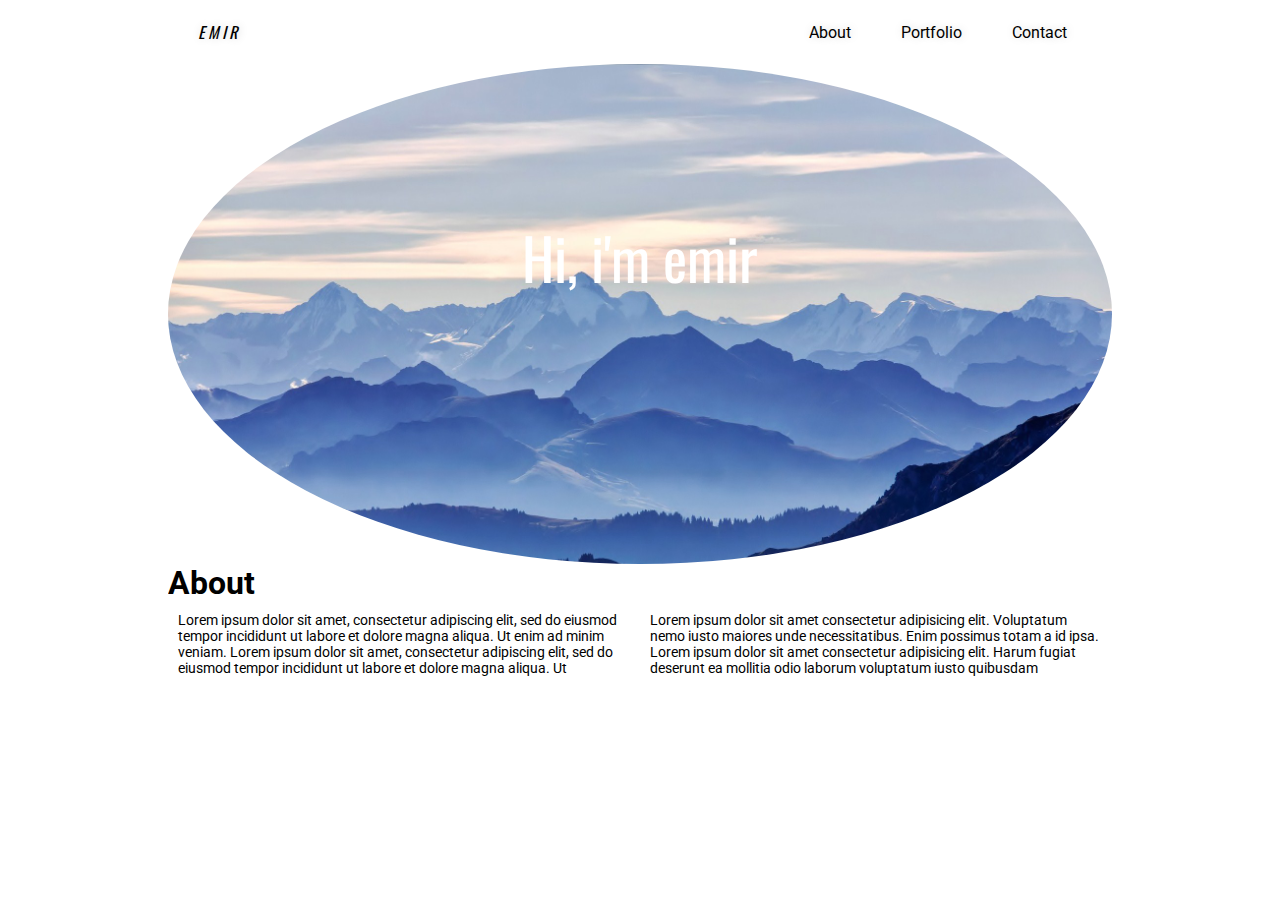
==== portfolio/index.html @ 280475f1 "New improved responsive navbar" ====
<!DOCTYPE html>
<html lang="en">
  <head>
    <meta charset="UTF-8" />
    <meta http-equiv="X-UA-Compatible" content="IE=edge" />
    <meta name="viewport" content="width=device-width, initial-scale=1.0" />
    <link rel="preconnect" href="https://fonts.gstatic.com">
    <link rel="preconnect" href="https://fonts.gstatic.com">
    <link href="https://fonts.googleapis.com/css2?family=Roboto:wght@100;300&display=swap" rel="stylesheet">
    <link rel="preconnect" href="https://fonts.gstatic.com">
    <link href="https://fonts.googleapis.com/css2?family=Oswald:wght@700&display=swap" rel="stylesheet">
    <link rel="preconnect" href="https://fonts.gstatic.com">
    <link href="https://fonts.googleapis.com/css2?family=Open+Sans+Condensed:wght@700&display=swap" rel="stylesheet">
    <link rel="stylesheet" href="css/style.css" />
    <script
    src="https://code.jquery.com/jquery-3.4.1.slim.min.js"
    integrity="sha256-pasqAKBDmFT4eHoN2ndd6lN370kFiGUFyTiUHWhU7k8="
    crossorigin="anonymous"></script>
    <title>Portfolio Emir</title>
  </head>
  <body>

    <!--navbar-->
    
    <div class="container">
      <nav>
      <ul class="menu">
          <li class="logo"><a href="index.html">EMIR</a></li>
          <li class="item"><a href="index.html">About</a></li>
          <li class="item"><a href="portfolio.html">Portfolio</a></li>
          <li class="item"><a href="contact.html">Contact</a></li>
          </li>
          <li class="toggle"><span class="bars"></span></li>
      </ul>
    </nav>
  </div>

    <!--header-->
    <div class="container">
      <div class="header-image">
        <div class="text-img">Hi, i'm emir</div>
      </div>
    </div> 

    <div class="container">
        <h1 class="about-h1">About</h1>
        <div class="row">
          <div class="column">
            <div class="column-one"> 
        <p>
          Lorem ipsum dolor sit amet, consectetur adipiscing elit, sed do
          eiusmod tempor incididunt ut labore et dolore magna aliqua. Ut enim ad
          minim veniam. Lorem ipsum dolor sit amet, consectetur adipiscing elit,
          sed do eiusmod tempor incididunt ut labore et dolore magna aliqua. Ut
          
        </p>
        </div>
      </div>
          <div class="column">
            <div class="column-two">
        <p>
          Lorem ipsum dolor sit amet consectetur adipisicing elit. Voluptatum
          nemo iusto maiores unde necessitatibus. Enim possimus totam a id ipsa.
          Lorem ipsum dolor sit amet consectetur adipisicing elit. Harum fugiat
          deserunt ea mollitia odio laborum voluptatum iusto quibusdam
        </p>
      </div>
      </div>
    </div>
</div>

  <!--Footer-->



    <script src="js/main.js"></script>
  </body>
</html>
---- portfolio/css/style.css ----
* {
  box-sizing: border-box;
  padding: 0;
  margin: 0;
}

/*html {
  background: url(img/parijs.gif) no-repeat center center fixed;
  -webkit-background-size: cover;
  -moz-background-size: cover;
  -o-background-size: cover;
  background-size: cover;
}*/

body {
  font-family: "Roboto", sans-serif;
}

ul {
  list-style-type: none;
}

a {
  text-decoration: none;
}

img {
  width: 100%;
}

.container {
  width: 80%;
  max-width: 1300px;
  margin: 0 auto;
  overflow: auto;
  padding: 0 40px;
}

/* new navbar */
nav {
  background: rgb(255, 255, 255);
  padding: 5px 20px;
}
nav {
  color: black;
  text-decoration: none;
}
.menu {
  overflow: hidden;
}
.menu li {
  font-size: 16px;
  padding: 15px 5px;
  white-space: nowrap;
}

.item a {
  position: relative;
  text-decoration: none;
  color: black;
  padding: 10px;
  margin: 0 5px;
  top: 0;
  transition: top ease-in-out 0.1s;
  text-shadow: rgb(214, 214, 214) 1px 0 10px;
}

.item a:after {
  content: "";
  position: absolute;
  background-color: rgba(0, 0, 0);
  height: 3px;
  width: 0;
  left: 0;
  bottom: -10px;
  transition: 0.2s;
}
.item a:hover {
  color: rgb(87, 87, 87);
  transition: 0.3 ease-in;
  top: -2px;
}
.item a:hover::after {
  width: 100%;
}

.logo {
  font-family: "Oswald", sans-serif;
  font-style: italic;
  letter-spacing: 3px;
  text-shadow: rgb(214, 214, 214) 1px 0 10px;
}

.logo a {
  text-decoration: none;
  position: relative;
  overflow: hidden;
  top: 0;
  transition: top ease-in-out 0.1s;
  color: black;
}

.logo a:hover {
  top: -1px;
}

.toggle a {
  font-size: 20px;
}

/* Mobile menu */
.menu {
  display: flex;
  flex-wrap: wrap;
  justify-content: space-between;
  align-items: center;
}
.toggle {
  order: 1;
}

.item {
  width: 100%;
  text-align: center;
  order: 3;
  display: none;
}
.item.active {
  display: block;
}

/* Navbar Toggle */
.toggle {
  cursor: pointer;
}
.bars {
  background: rgb(0, 0, 0);
  display: inline-block;
  height: 2px;
  position: relative;
  transition: background 0.2s ease-out;
  width: 18px;
}
.bars:before,
.bars:after {
  background: rgb(0, 0, 0);
  content: "";
  display: block;
  height: 100%;
  position: absolute;
  transition: all 0.2s ease-out;
  width: 100%;
}
.bars:before {
  top: 5px;
}
.bars:after {
  top: -5px;
}

/* Tablet menu */
@media all and (min-width: 468px) {
  .menu {
    justify-content: center;
  }
  .logo {
    flex: 1;
  }
  .toggle {
    order: 2;
  }
}

/* Desktop menu */
@media all and (min-width: 768px) {
  .item {
    display: block;
    width: auto;
  }
  .toggle {
    display: none;
  }
  .logo {
    order: 0;
  }
  .item {
    order: 1;
  }
  .menu li {
    padding: 15px 10px;
  }
}

/* header */

.header-image {
  position: relative;
  background: url(mountain.jpg);
  background-size: cover;
  overflow: hidden;
  border-radius: 50%;
  width: 100%;
  height: 500px;
}

.header-image .text-img {
  font-family: "Oswald", sans-serif;
  position: absolute;
  color: white;
  z-index: 999;
  margin: 0 auto;
  left: 0;
  right: 0;
  text-align: center;
  top: 30%;
  width: 60%;
  font-size: 4.5vw;
}

/*contact form */

.contact-box {
  margin: 0 auto;
  max-width: 500px;
  justify-content: center;
  align-items: center;
  text-align: center;
  background-color: #fff;
}

.contact-box-container {
  margin: 0 auto;
}

.contact-h2 {
  position: relative;
  padding: 0 0 10px;
  margin-bottom: 10px;
}

.contact-h2:after {
  content: "";
  position: absolute;
  left: 50%;
  bottom: 0;
  transform: translateX(-50%);
  height: 4px;
  width: 50px;
  border-radius: 2px;
  background-color: #6f6f6f;
}

.field {
  width: 100%;
  border: 2px solid rgba(0, 0, 0, 0);
  outline: none;
  background-color: rgba(230, 230, 230, 0.6);
  padding: 0.5rem 1rem;
  font-size: 1.1rem;
  margin-bottom: 22px;
  transition: 0.3s;
}

.field:hover {
  background-color: rgba(0, 0, 0, 0.1);
}

textarea {
  min-height: 150px;
}

.btn-contact {
  width: 100%;
  padding: 0.5rem 1rem;
  background-color: #090909;
  color: #fff;
  font-size: 1.1rem;
  border: none;
  outline: none;
  cursor: pointer;
  transition: 0.3s;
}

.btn-contact:hover {
  background-color: #6f6f6f;
}

.field:focus {
  border: 2px solid rgba(30, 85, 250, 0.47);
  background-color: #fff;
  cursor: pointer;
}

/*footer*/

.footer {
  font-size: 10px;
  position: fixed;
  left: 0;
  bottom: 0;
  width: 100%;
  color: black;
  text-align: center;
}

.hidden {
  display: none;
}

/* utils */

.flex {
  display: flex;
  justify-content: space-between;
  align-items: center;
  height: 100%;
}

.row {
  display: flex;
  flex-direction: row;
  flex-wrap: wrap;
  width: 100%;
}

.column {
  display: flex;
  flex-direction: column;
  flex-basis: 100%;
  flex: 1;
  font-size: 14px;
}

.column-one {
  margin: 10px;
}

.column-two {
  margin: 10px;
}

@media (max-width: 768px) {
  .row {
    display: block;
  }
  .about-h1 {
    text-align: center;
  }
}
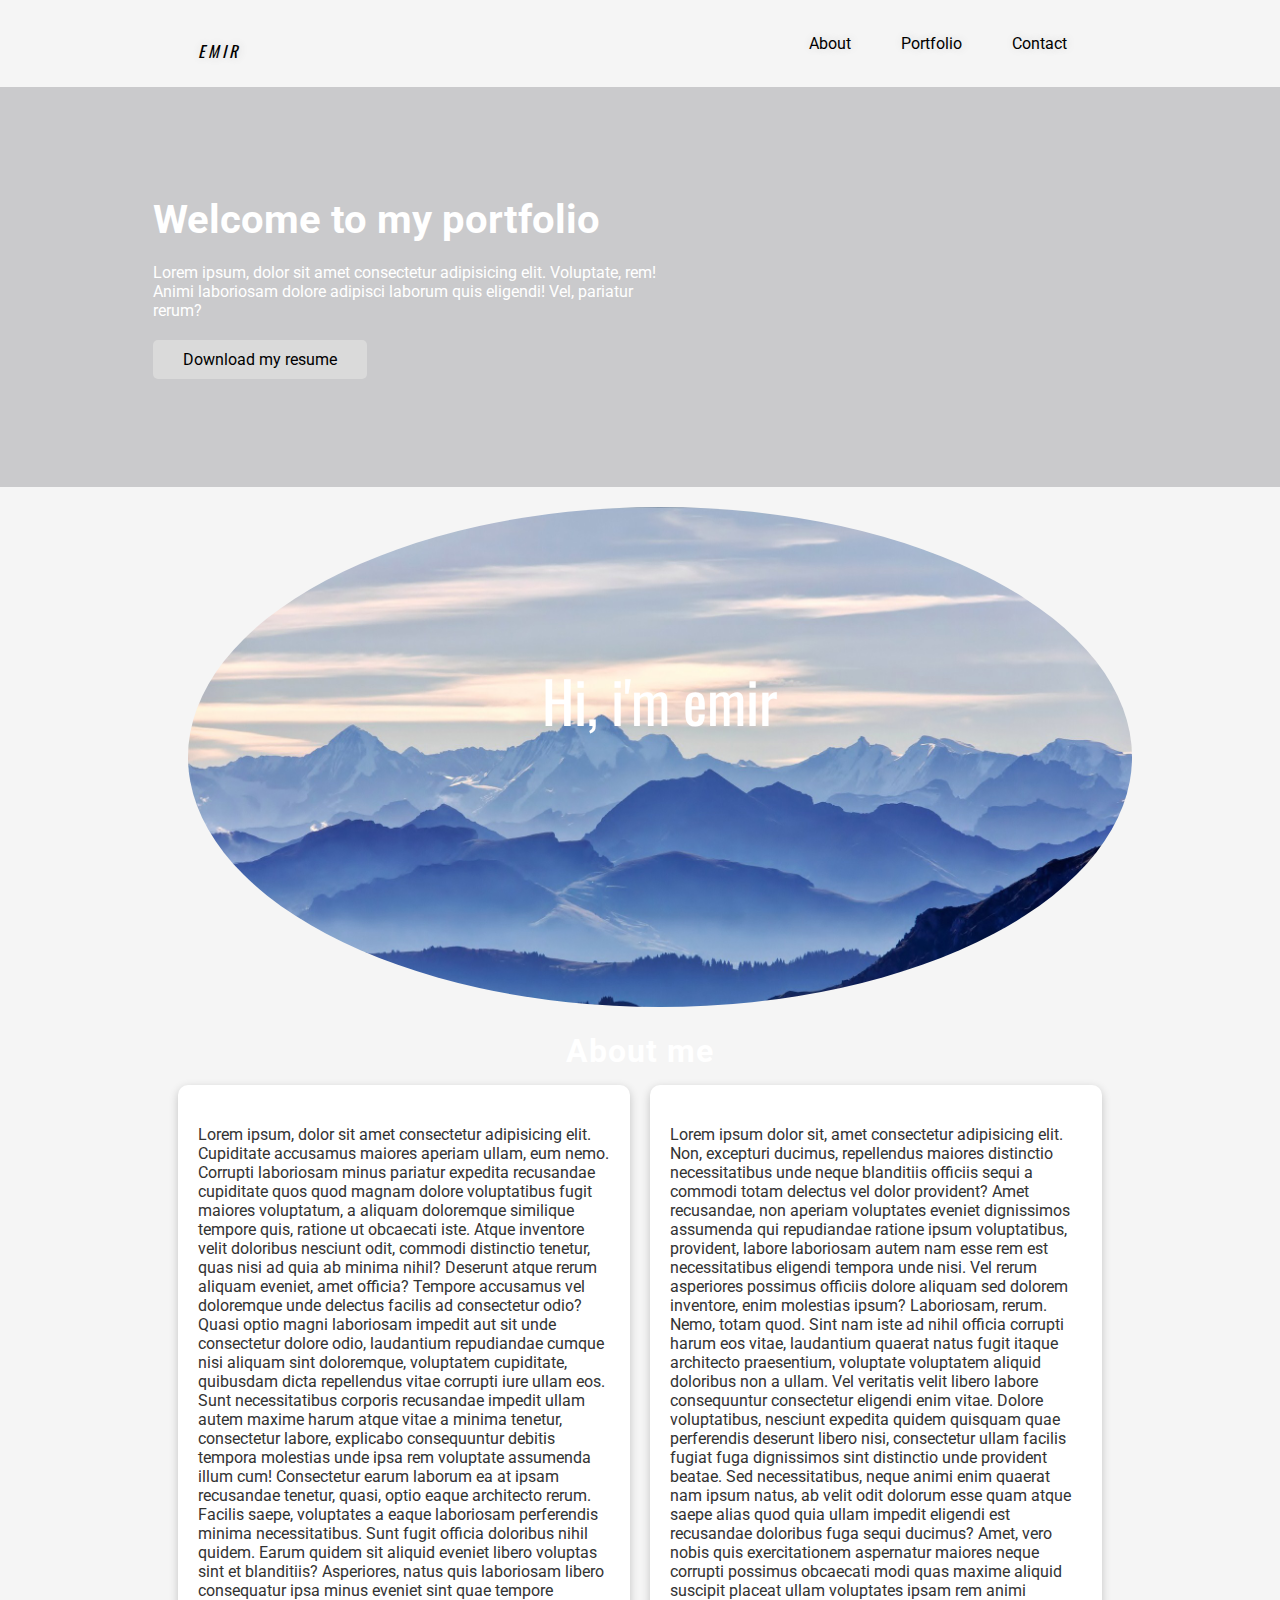
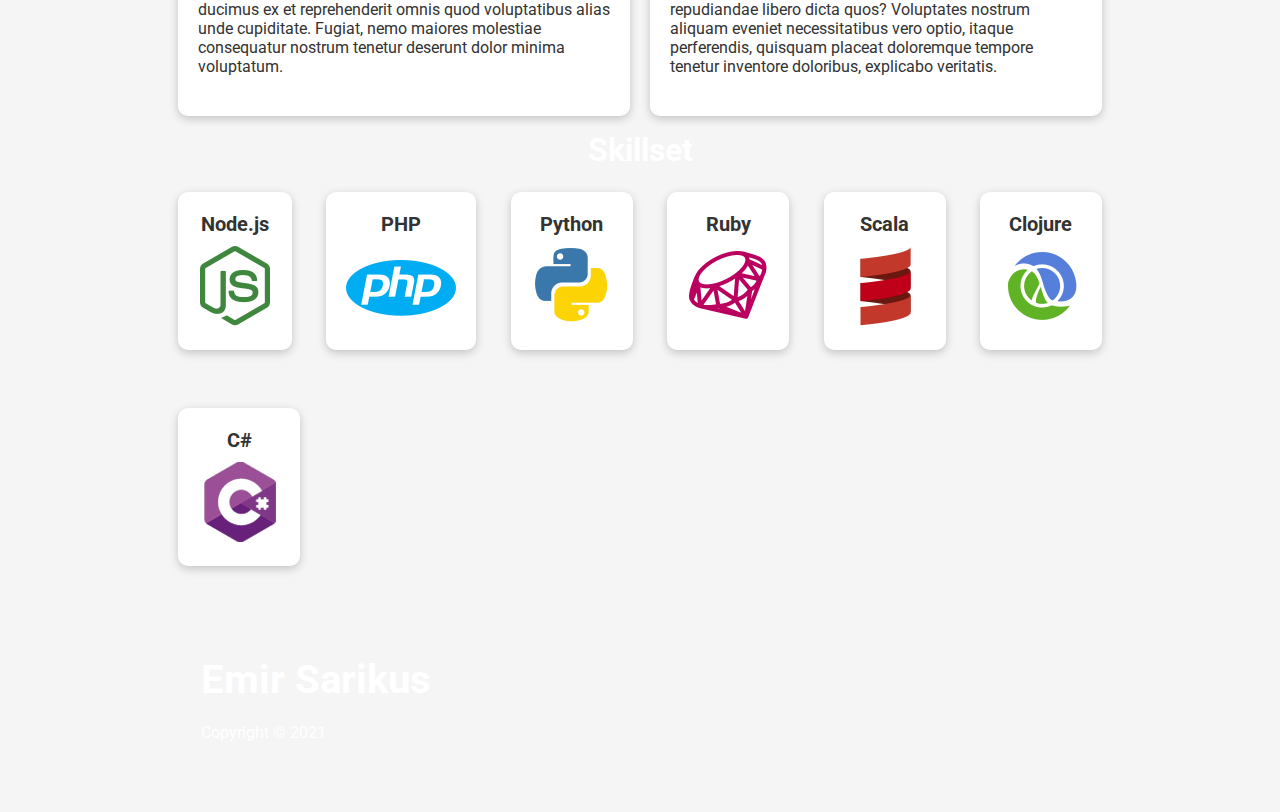
==== commit b2cd6e57: "Added few sections" ====
--- a/portfolio/index.html
+++ b/portfolio/index.html
@@ -12,6 +12,12 @@
     <link rel="preconnect" href="https://fonts.gstatic.com">
     <link href="https://fonts.googleapis.com/css2?family=Open+Sans+Condensed:wght@700&display=swap" rel="stylesheet">
     <link rel="stylesheet" href="css/style.css" />
+    <link
+      rel="stylesheet"
+      href="https://cdnjs.cloudflare.com/ajax/libs/font-awesome/5.15.3/css/all.min.css"
+      integrity="sha512-iBBXm8fW90+nuLcSKlbmrPcLa0OT92xO1BIsZ+ywDWZCvqsWgccV3gFoRBv0z+8dLJgyAHIhR35VZc2oM/gI1w=="
+      crossorigin="anonymous"
+    />
     <script
     src="https://code.jquery.com/jquery-3.4.1.slim.min.js"
     integrity="sha256-pasqAKBDmFT4eHoN2ndd6lN370kFiGUFyTiUHWhU7k8="
@@ -35,6 +41,19 @@
     </nav>
   </div>
 
+  <section class="showcase">
+    <div class="container grid">
+      <div class="showcase-text">
+        <h1>Welcome to my portfolio</h1>
+        <p>
+          Lorem ipsum, dolor sit amet consectetur adipisicing elit. Voluptate,
+          rem! Animi laboriosam dolore adipisci laborum quis eligendi! Vel,
+          pariatur rerum?
+        </p>
+        <a href="#" class="btn">Download my resume</a>
+      </div>
+      </div>
+
     <!--header-->
     <div class="container">
       <div class="header-image">
@@ -42,34 +61,80 @@
       </div>
     </div> 
 
+    <!-- About -->
     <div class="container">
-        <h1 class="about-h1">About</h1>
+        <div class="about-h1 text-center ls">About me</div>
         <div class="row">
           <div class="column">
-            <div class="column-one"> 
+            <div class="column-one card"> 
         <p>
-          Lorem ipsum dolor sit amet, consectetur adipiscing elit, sed do
-          eiusmod tempor incididunt ut labore et dolore magna aliqua. Ut enim ad
-          minim veniam. Lorem ipsum dolor sit amet, consectetur adipiscing elit,
-          sed do eiusmod tempor incididunt ut labore et dolore magna aliqua. Ut
-          
+          Lorem ipsum, dolor sit amet consectetur adipisicing elit. Cupiditate accusamus maiores aperiam ullam, eum nemo. Corrupti laboriosam minus pariatur expedita recusandae cupiditate quos quod magnam dolore voluptatibus fugit maiores voluptatum, a aliquam doloremque similique tempore quis, ratione ut obcaecati iste. Atque inventore velit doloribus nesciunt odit, commodi distinctio tenetur, quas nisi ad quia ab minima nihil? Deserunt atque rerum aliquam eveniet, amet officia? Tempore accusamus vel doloremque unde delectus facilis ad consectetur odio? Quasi optio magni laboriosam impedit aut sit unde consectetur dolore odio, laudantium repudiandae cumque nisi aliquam sint doloremque, voluptatem cupiditate, quibusdam dicta repellendus vitae corrupti iure ullam eos. Sunt necessitatibus corporis recusandae impedit ullam autem maxime harum atque vitae a minima tenetur, consectetur labore, explicabo consequuntur debitis tempora molestias unde ipsa rem voluptate assumenda illum cum! Consectetur earum laborum ea at ipsam recusandae tenetur, quasi, optio eaque architecto rerum. Facilis saepe, voluptates a eaque laboriosam perferendis minima necessitatibus. Sunt fugit officia doloribus nihil quidem. Earum quidem sit aliquid eveniet libero voluptas sint et blanditiis? Asperiores, natus quis laboriosam libero consequatur ipsa minus eveniet sint quae tempore ducimus ex et reprehenderit omnis quod voluptatibus alias unde cupiditate. Fugiat, nemo maiores molestiae consequatur nostrum tenetur deserunt dolor minima voluptatum.
         </p>
         </div>
       </div>
           <div class="column">
-            <div class="column-two">
+            <div class="column-two card">
         <p>
-          Lorem ipsum dolor sit amet consectetur adipisicing elit. Voluptatum
-          nemo iusto maiores unde necessitatibus. Enim possimus totam a id ipsa.
-          Lorem ipsum dolor sit amet consectetur adipisicing elit. Harum fugiat
-          deserunt ea mollitia odio laborum voluptatum iusto quibusdam
+          Lorem ipsum dolor sit, amet consectetur adipisicing elit. Non, excepturi ducimus, repellendus maiores distinctio necessitatibus unde neque blanditiis officiis sequi a commodi totam delectus vel dolor provident? Amet recusandae, non aperiam voluptates eveniet dignissimos assumenda qui repudiandae ratione ipsum voluptatibus, provident, labore laboriosam autem nam esse rem est necessitatibus eligendi tempora unde nisi. Vel rerum asperiores possimus officiis dolore aliquam sed dolorem inventore, enim molestias ipsum? Laboriosam, rerum. Nemo, totam quod. Sint nam iste ad nihil officia corrupti harum eos vitae, laudantium quaerat natus fugit itaque architecto praesentium, voluptate voluptatem aliquid doloribus non a ullam. Vel veritatis velit libero labore consequuntur consectetur eligendi enim vitae. Dolore voluptatibus, nesciunt expedita quidem quisquam quae perferendis deserunt libero nisi, consectetur ullam facilis fugiat fuga dignissimos sint distinctio unde provident beatae. Sed necessitatibus, neque animi enim quaerat nam ipsum natus, ab velit odit dolorum esse quam atque saepe alias quod quia ullam impedit eligendi est recusandae doloribus fuga sequi ducimus? Amet, vero nobis quis exercitationem aspernatur maiores neque corrupti possimus obcaecati modi quas maxime aliquid suscipit placeat ullam voluptates ipsam rem animi repudiandae libero dicta quos? Voluptates nostrum aliquam eveniet necessitatibus vero optio, itaque perferendis, quisquam placeat doloremque tempore tenetur inventore doloribus, explicabo veritatis.
         </p>
       </div>
       </div>
     </div>
 </div>
 
+<!--Skillet-->
+<section class="skillset">
+  <h2 class="text-center big l">Skillset</h2>
+  <div class="container flex">
+    <div class="card">
+      <h4>Node.js</h4>
+      <img src="img/logos/node.png" alt="" />
+    </div>
+    <div class="card">
+      <h4>PHP</h4>
+      <img src="img/logos/php.png" alt="" />
+    </div>
+    <div class="card">
+      <h4>Python</h4>
+      <img src="img/logos/python.png" alt="" />
+    </div>
+    <div class="card">
+      <h4>Ruby</h4>
+      <img src="img/logos/ruby.png" alt="" />
+    </div>
+    <div class="card">
+      <h4>Scala</h4>
+      <img src="img/logos/scala.png" alt="" />
+    </div>
+    <div class="card">
+      <h4>Clojure</h4>
+      <img src="img/logos/clojure.png" alt="" />
+    </div>
+    <div class="card">
+      <h4>C#</h4>
+      <img src="img/logos/csharp.png" alt="" />
+    </div>
+  </div>
+</section>
+
+
+
+
   <!--Footer-->
+  <footer class="footer">
+    <div class="container grid">
+      <div>
+        <h1>Emir Sarikus</h1>
+        <p>Copyright &copy; 2021</p>
+      </div>
+      <div class="social">
+        <a href="#"><i class="fab fa-github fa-2x"></i></a>
+        <a href="#"><i class="fab fa-facebook fa-2x"></i></a>
+        <a href="#"><i class="fab fa-instagram fa-2x"></i></a>
+        <a href="#"><i class="fab fa-twitter fa-2x"></i></a>
+      </div>
+    </div>
+  </footer>
 
 
 
--- a/portfolio/css/style.css
+++ b/portfolio/css/style.css
@@ -2,6 +2,7 @@
   box-sizing: border-box;
   padding: 0;
   margin: 0;
+  font-size: 1rem;
 }
 
 /*html {
@@ -14,6 +15,7 @@
 
 body {
   font-family: "Roboto", sans-serif;
+  background-color: rgb(245, 245, 245);
 }
 
 ul {
@@ -38,13 +40,11 @@
 
 /* new navbar */
 nav {
-  background: rgb(255, 255, 255);
   padding: 5px 20px;
-}
-nav {
   color: black;
   text-decoration: none;
 }
+
 .menu {
   overflow: hidden;
 }
@@ -83,7 +83,9 @@
 .item a:hover::after {
   width: 100%;
 }
-
+.menu .logo {
+  font-size: 2rem;
+}
 .logo {
   font-family: "Oswald", sans-serif;
   font-style: italic;
@@ -201,6 +203,7 @@
   border-radius: 50%;
   width: 100%;
   height: 500px;
+  margin: 20px;
 }
 
 .header-image .text-img {
@@ -217,6 +220,27 @@
   font-size: 4.5vw;
 }
 
+.showcase {
+  height: 400px;
+  background-color: rgb(202, 202, 204);
+  color: white;
+  position: relative;
+}
+
+.showcase h1 {
+  font-size: 40px;
+}
+
+.showcase p {
+  margin: 20px 0;
+}
+
+.showcase .grid {
+  grid-template-columns: 55% 45%;
+  gap: 30px;
+  overflow: visible;
+}
+
 /*contact form */
 
 .contact-box {
@@ -294,13 +318,29 @@
 /*footer*/
 
 .footer {
-  font-size: 10px;
-  position: fixed;
-  left: 0;
-  bottom: 0;
-  width: 100%;
-  color: black;
+  margin: 0 10px;
+  grid-template-columns: repeat(3, 1fr);
+  padding: 50px;
+}
+
+/* skillset */
+.skillset .flex {
+  flex-wrap: wrap;
+}
+
+.skillset .card {
   text-align: center;
+  margin: 18px 10px 40px;
+  transition: transform 0.2s ease-in;
+}
+
+.skillset .card h4 {
+  font-size: 20px;
+  margin-bottom: 10px;
+}
+
+.skillset .card:hover {
+  transform: translateY(-15px);
 }
 
 .hidden {
@@ -312,6 +352,15 @@
 .flex {
   display: flex;
   justify-content: space-between;
+  align-items: center;
+  height: 100%;
+}
+
+.grid {
+  display: grid;
+  grid-template-columns: repeat(2, 1fr);
+  gap: 20px;
+  justify-content: center;
   align-items: center;
   height: 100%;
 }
@@ -331,12 +380,63 @@
   font-size: 14px;
 }
 
+.btn {
+  display: inline-block;
+  padding: 10px 30px;
+  cursor: pointer;
+  background-color: rgb(218, 218, 218);
+  color: rgb(0, 0, 0);
+  border: none;
+  border-radius: 5px;
+}
+
+.text-center {
+  padding: 5px;
+  text-align: center;
+}
+
 .column-one {
   margin: 10px;
+  color: rgb(104, 103, 103);
 }
 
 .column-two {
   margin: 10px;
+  color: rgb(104, 103, 103);
+}
+
+.about-h1 {
+  font-weight: bold;
+  font-size: 2rem;
+}
+
+.card {
+  background-color: white;
+  color: #333;
+  border-radius: 10px;
+  box-shadow: 0 3px 10px rgba(0, 0, 0, 0.2);
+  padding: 20px;
+  margin: 10px;
+}
+
+.contact-box-card {
+  background-color: white;
+  color: #333;
+  border-radius: 10px;
+  box-shadow: 0 3px 10px rgba(0, 0, 0, 0.2);
+  padding: 30px;
+}
+
+i {
+  color: rgb(0, 0, 0);
+}
+
+.big {
+  font-size: 2rem;
+}
+
+.ls {
+  letter-spacing: 1px;
 }
 
 @media (max-width: 768px) {
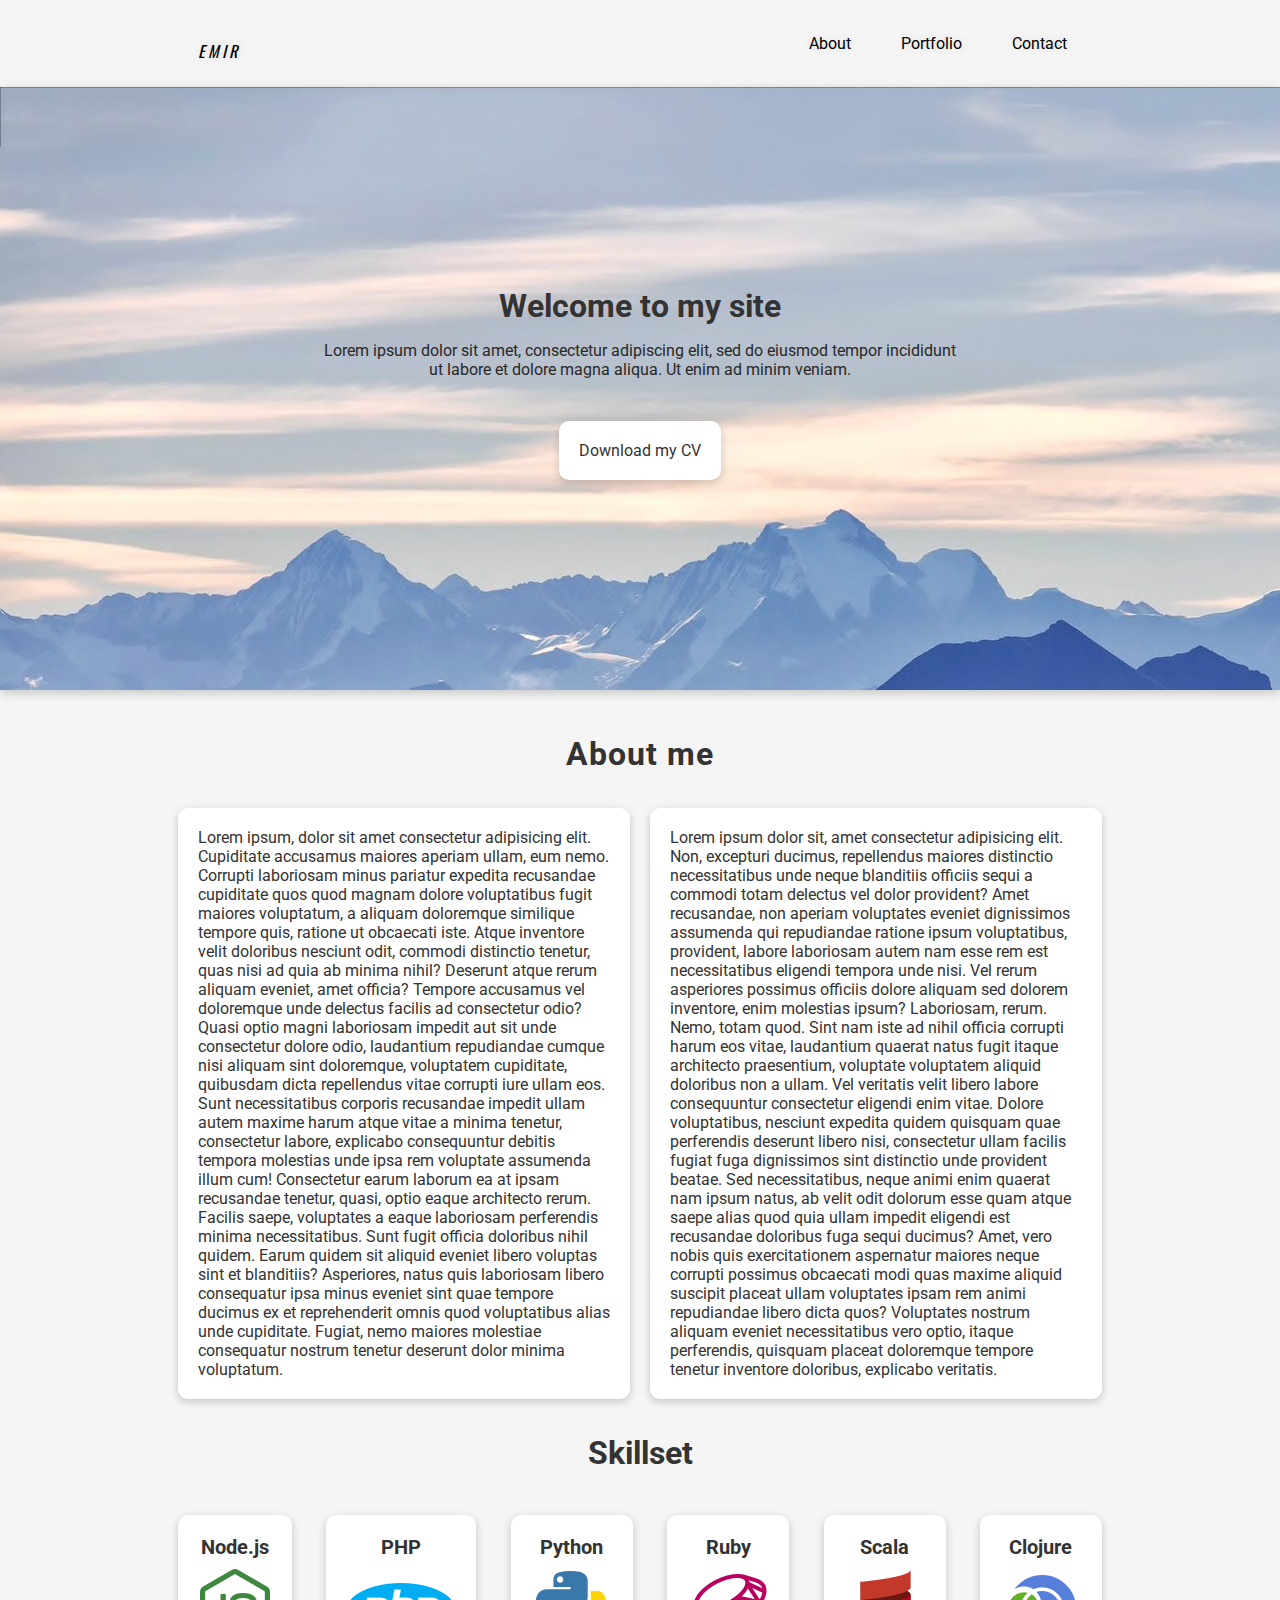
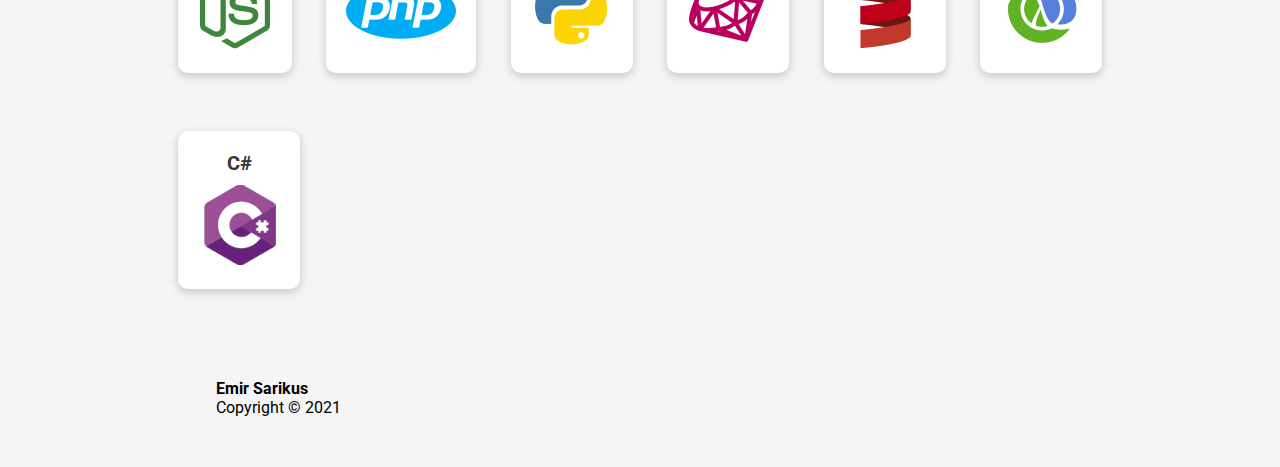
==== commit e31cfa4d: "New header and clean-up" ====
--- a/portfolio/index.html
+++ b/portfolio/index.html
@@ -41,27 +41,30 @@
     </nav>
   </div>
 
-  <section class="showcase">
-    <div class="container grid">
-      <div class="showcase-text">
-        <h1>Welcome to my portfolio</h1>
+  <section class="hero">
+    <div class="container row">
+      <div class="hero-text">
+        <h1 class="hero-h1">Welcome to my site</h1>
         <p>
-          Lorem ipsum, dolor sit amet consectetur adipisicing elit. Voluptate,
-          rem! Animi laboriosam dolore adipisci laborum quis eligendi! Vel,
-          pariatur rerum?
+          Lorem ipsum dolor sit amet, consectetur adipiscing elit, sed do
+          eiusmod tempor incididunt ut labore et dolore magna aliqua. Ut enim
+          ad minim veniam.
         </p>
-        <a href="#" class="btn">Download my resume</a>
-      </div>
+        <a href="#" class="btn-hero card">Download my CV</a>
       </div>
 
-    <!--header-->
+    </div>
+  </section>
+
+    <!--header
     <div class="container">
       <div class="header-image">
         <div class="text-img">Hi, i'm emir</div>
       </div>
-    </div> 
+    </div>-->
 
     <!-- About -->
+    <section class="about">
     <div class="container">
         <div class="about-h1 text-center ls">About me</div>
         <div class="row">
@@ -81,10 +84,11 @@
       </div>
     </div>
 </div>
+</section>
 
 <!--Skillet-->
 <section class="skillset">
-  <h2 class="text-center big l">Skillset</h2>
+  <h2 class="skillset-h2 text-center big">Skillset</h2>
   <div class="container flex">
     <div class="card">
       <h4>Node.js</h4>
@@ -123,8 +127,8 @@
   <!--Footer-->
   <footer class="footer">
     <div class="container grid">
-      <div>
-        <h1>Emir Sarikus</h1>
+      <div class="footer-info">
+        <p class="footer-p">Emir Sarikus</p>
         <p>Copyright &copy; 2021</p>
       </div>
       <div class="social">
--- a/portfolio/css/style.css
+++ b/portfolio/css/style.css
@@ -41,7 +41,7 @@
 /* new navbar */
 nav {
   padding: 5px 20px;
-  color: black;
+  color: #333;
   text-decoration: none;
 }
 
@@ -193,6 +193,88 @@
   }
 }
 
+/* hero */
+.hero {
+  padding: 200px 0;
+  background-color: #d6d6d6;
+  color: #fff;
+  box-shadow: 0 3px 10px rgba(0, 0, 0, 0.2);
+  background-image: url(mountain.jpg);
+}
+
+.hero-h1 {
+  margin-bottom: 1rem;
+  font-size: 2rem;
+  color: #333;
+}
+
+.hero-text {
+  margin: 0 auto;
+  text-align: center;
+}
+
+.btn-hero {
+  display: inline-block;
+  padding: 10px 30px;
+  cursor: pointer;
+  color: rgb(0, 0, 0);
+  border: none;
+  border-radius: 5px;
+  background-color: white;
+  transition: transform 0.2s ease-in;
+  box-shadow: 0 3px 10px rgba(0, 0, 0, 0.2);
+}
+
+.btn-hero:hover {
+  transform: translateY(-5px);
+  color: #000;
+  background-color: #f8f8f8;
+}
+
+.hero-img {
+  margin-top: 2em;
+}
+
+.hero p {
+  margin: 0 auto;
+  margin-bottom: 2rem;
+  max-width: 60%;
+  color: rgb(41, 41, 41);
+}
+
+@media (min-wdith: 800px) {
+  .hero-text {
+    width: 62%;
+  }
+
+  .hero-img {
+    width: 32%;
+  }
+}
+
+/* About */
+
+.about {
+  margin-top: 40px;
+}
+
+.column-one {
+  margin: 10px;
+  color: rgb(104, 103, 103);
+}
+
+.column-two {
+  margin: 10px;
+  color: rgb(104, 103, 103);
+}
+
+.about-h1 {
+  margin-bottom: 20px;
+  font-weight: bold;
+  font-size: 2rem;
+  color: #333;
+}
+
 /* header */
 
 .header-image {
@@ -209,7 +291,7 @@
 .header-image .text-img {
   font-family: "Oswald", sans-serif;
   position: absolute;
-  color: white;
+  color: rgb(174, 174, 174);
   z-index: 999;
   margin: 0 auto;
   left: 0;
@@ -220,25 +302,33 @@
   font-size: 4.5vw;
 }
 
-.showcase {
-  height: 400px;
-  background-color: rgb(202, 202, 204);
-  color: white;
-  position: relative;
-}
-
-.showcase h1 {
-  font-size: 40px;
-}
-
-.showcase p {
-  margin: 20px 0;
-}
-
-.showcase .grid {
-  grid-template-columns: 55% 45%;
-  gap: 30px;
-  overflow: visible;
+/* skillset */
+
+.skillset {
+  margin-top: 20px;
+}
+.skillset .flex {
+  flex-wrap: wrap;
+}
+
+.skillset .card {
+  text-align: center;
+  margin: 18px 10px 40px;
+  transition: transform 0.2s ease-in;
+}
+
+.skillset-h2 {
+  margin-bottom: 20px;
+  color: #333;
+}
+
+.skillset .card h4 {
+  font-size: 20px;
+  margin-bottom: 10px;
+}
+
+.skillset .card:hover {
+  transform: translateY(-15px);
 }
 
 /*contact form */
@@ -321,30 +411,11 @@
   margin: 0 10px;
   grid-template-columns: repeat(3, 1fr);
   padding: 50px;
-}
-
-/* skillset */
-.skillset .flex {
-  flex-wrap: wrap;
-}
-
-.skillset .card {
-  text-align: center;
-  margin: 18px 10px 40px;
-  transition: transform 0.2s ease-in;
-}
-
-.skillset .card h4 {
-  font-size: 20px;
-  margin-bottom: 10px;
-}
-
-.skillset .card:hover {
-  transform: translateY(-15px);
-}
-
-.hidden {
-  display: none;
+  color: black;
+}
+
+.footer-p {
+  font-weight: bold;
 }
 
 /* utils */
@@ -400,14 +471,8 @@
   color: rgb(104, 103, 103);
 }
 
-.column-two {
-  margin: 10px;
-  color: rgb(104, 103, 103);
-}
-
-.about-h1 {
-  font-weight: bold;
-  font-size: 2rem;
+.hidden {
+  display: none;
 }
 
 .card {
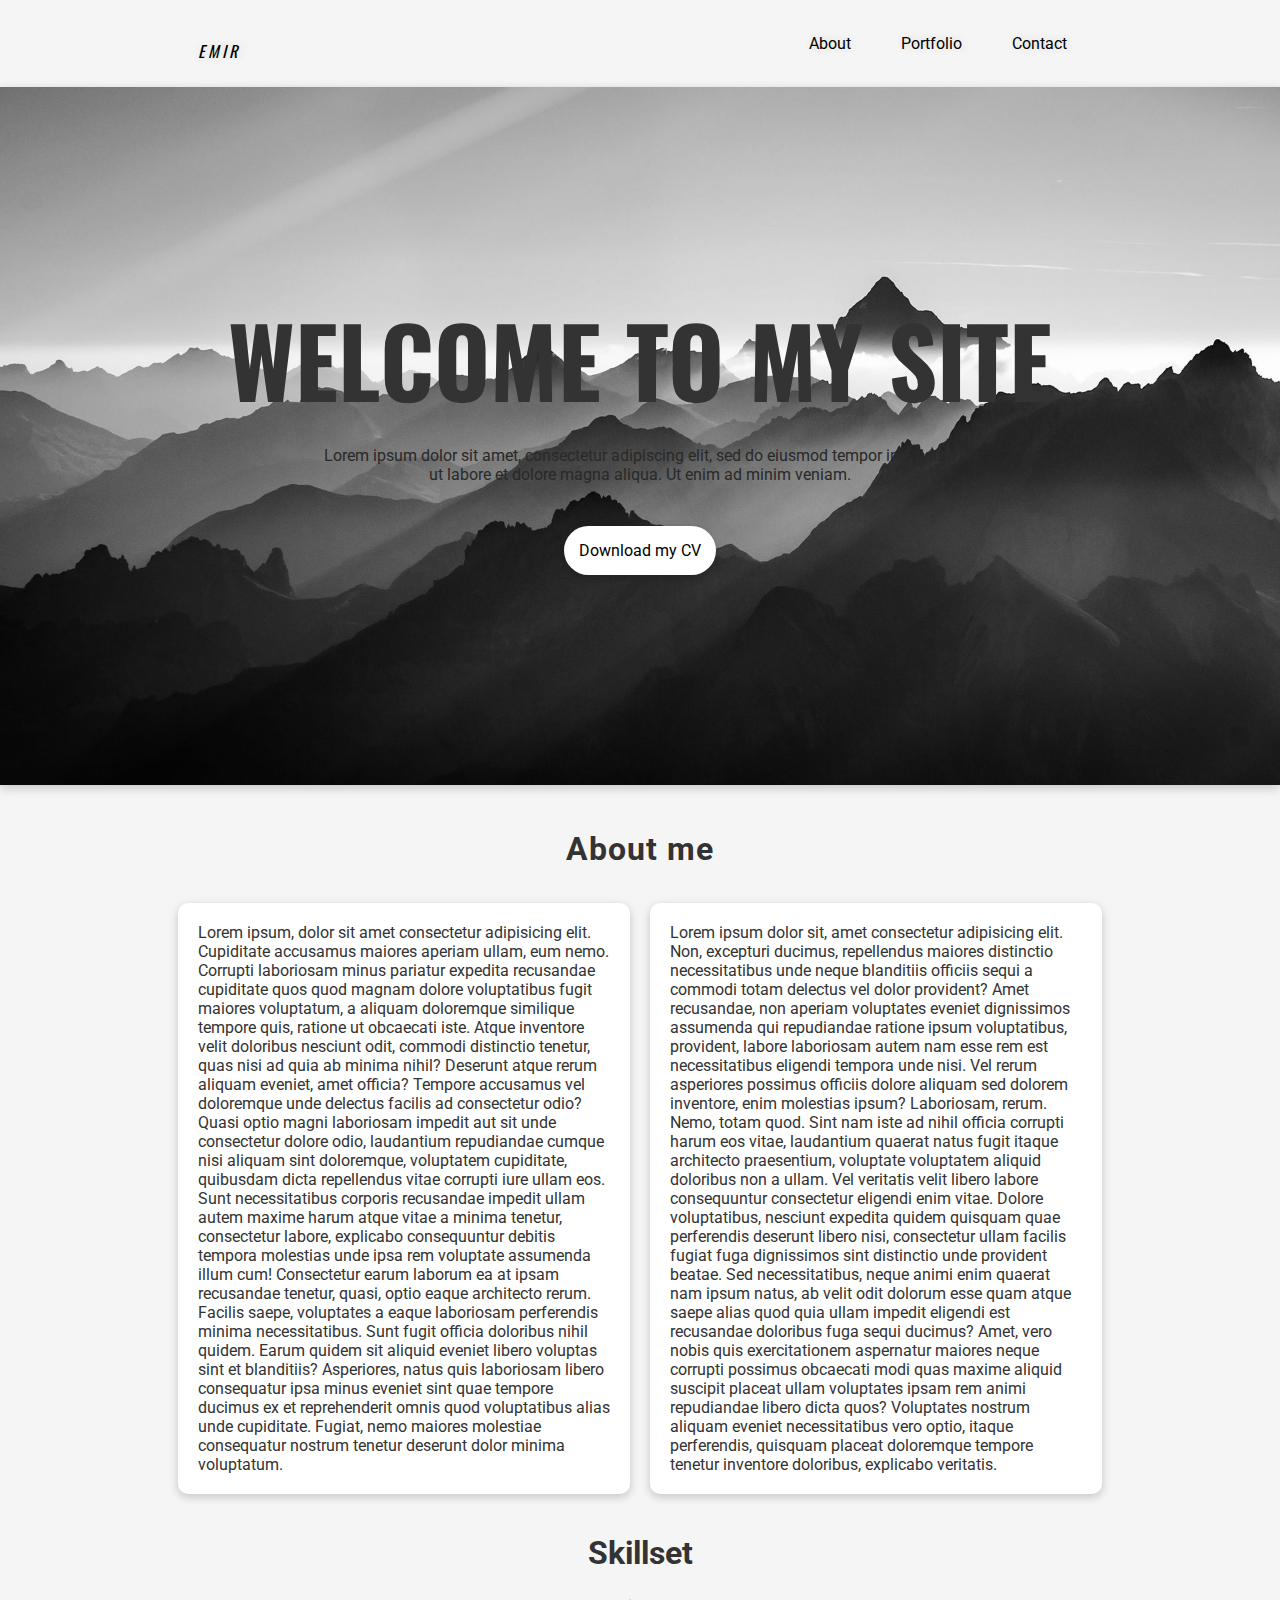
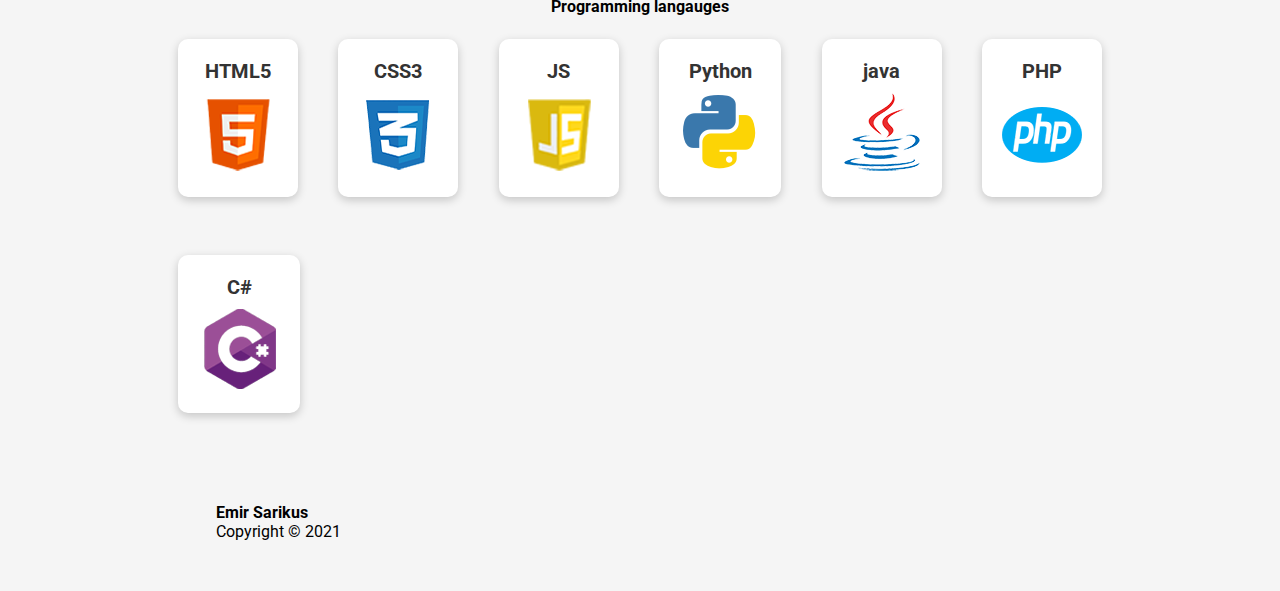
==== commit 05a756b0: "added new header, skillset fix and more clean up" ====
--- a/portfolio/index.html
+++ b/portfolio/index.html
@@ -44,24 +44,17 @@
   <section class="hero">
     <div class="container row">
       <div class="hero-text">
-        <h1 class="hero-h1">Welcome to my site</h1>
+        <h1 class="hero-h1">WELCOME TO MY SITE</h1>
         <p>
           Lorem ipsum dolor sit amet, consectetur adipiscing elit, sed do
           eiusmod tempor incididunt ut labore et dolore magna aliqua. Ut enim
           ad minim veniam.
         </p>
-        <a href="#" class="btn-hero card">Download my CV</a>
+        <a href="#" class="btn-hero card-hero">Download my CV</a>
       </div>
 
     </div>
   </section>
-
-    <!--header
-    <div class="container">
-      <div class="header-image">
-        <div class="text-img">Hi, i'm emir</div>
-      </div>
-    </div>-->
 
     <!-- About -->
     <section class="about">
@@ -88,31 +81,34 @@
 
 <!--Skillet-->
 <section class="skillset">
+  <div class="skillset-info text-center">
   <h2 class="skillset-h2 text-center big">Skillset</h2>
+  <h3>Programming langauges</h3>
+</div>
   <div class="container flex">
     <div class="card">
-      <h4>Node.js</h4>
-      <img src="img/logos/node.png" alt="" />
+      <h4>HTML5</h4>
+      <img id="imageeid" src="img/logos/html55.png" alt="" />
     </div>
     <div class="card">
-      <h4>PHP</h4>
-      <img src="img/logos/php.png" alt="" />
+      <h4>CSS3</h4>
+      <img src="img/logos/css3.png" alt="" />
+    </div>
+    <div class="card">
+      <h4>JS</h4>
+      <img src="img/logos/js.png" alt="" />
     </div>
     <div class="card">
       <h4>Python</h4>
       <img src="img/logos/python.png" alt="" />
     </div>
     <div class="card">
-      <h4>Ruby</h4>
-      <img src="img/logos/ruby.png" alt="" />
+      <h4>java</h4>
+      <img src="img/logos/java.png" alt="" />
     </div>
     <div class="card">
-      <h4>Scala</h4>
-      <img src="img/logos/scala.png" alt="" />
-    </div>
-    <div class="card">
-      <h4>Clojure</h4>
-      <img src="img/logos/clojure.png" alt="" />
+      <h4>PHP</h4>
+      <img src="img/logos/php.png" alt="" />
     </div>
     <div class="card">
       <h4>C#</h4>
@@ -143,5 +139,6 @@
 
 
     <script src="js/main.js"></script>
+    <script src="js/index.js"></script>
   </body>
 </html>
--- a/portfolio/css/style.css
+++ b/portfolio/css/style.css
@@ -199,18 +199,21 @@
   background-color: #d6d6d6;
   color: #fff;
   box-shadow: 0 3px 10px rgba(0, 0, 0, 0.2);
-  background-image: url(mountain.jpg);
-}
-
-.hero-h1 {
-  margin-bottom: 1rem;
-  font-size: 2rem;
-  color: #333;
+  background-image: url(mountain2.jpg);
+  background-size: cover;
+  background-repeat: no-repeat;
 }
 
 .hero-text {
   margin: 0 auto;
   text-align: center;
+}
+
+.hero-h1 {
+  margin-bottom: 1rem;
+  color: #333;
+  font-family: "Oswald", sans-serif;
+  font-size: 6rem;
 }
 
 .btn-hero {
@@ -219,20 +222,23 @@
   cursor: pointer;
   color: rgb(0, 0, 0);
   border: none;
-  border-radius: 5px;
   background-color: white;
   transition: transform 0.2s ease-in;
   box-shadow: 0 3px 10px rgba(0, 0, 0, 0.2);
 }
 
+.card-hero {
+  background-color: white;
+  border-radius: 50px;
+  box-shadow: 0 3px 10px rgba(0, 0, 0, 0.2);
+  padding: 15px;
+  margin: 10px;
+}
+
 .btn-hero:hover {
   transform: translateY(-5px);
   color: #000;
-  background-color: #f8f8f8;
-}
-
-.hero-img {
-  margin-top: 2em;
+  background-color: #f3f3f3;
 }
 
 .hero p {
@@ -273,33 +279,6 @@
   font-weight: bold;
   font-size: 2rem;
   color: #333;
-}
-
-/* header */
-
-.header-image {
-  position: relative;
-  background: url(mountain.jpg);
-  background-size: cover;
-  overflow: hidden;
-  border-radius: 50%;
-  width: 100%;
-  height: 500px;
-  margin: 20px;
-}
-
-.header-image .text-img {
-  font-family: "Oswald", sans-serif;
-  position: absolute;
-  color: rgb(174, 174, 174);
-  z-index: 999;
-  margin: 0 auto;
-  left: 0;
-  right: 0;
-  text-align: center;
-  top: 30%;
-  width: 60%;
-  font-size: 4.5vw;
 }
 
 /* skillset */
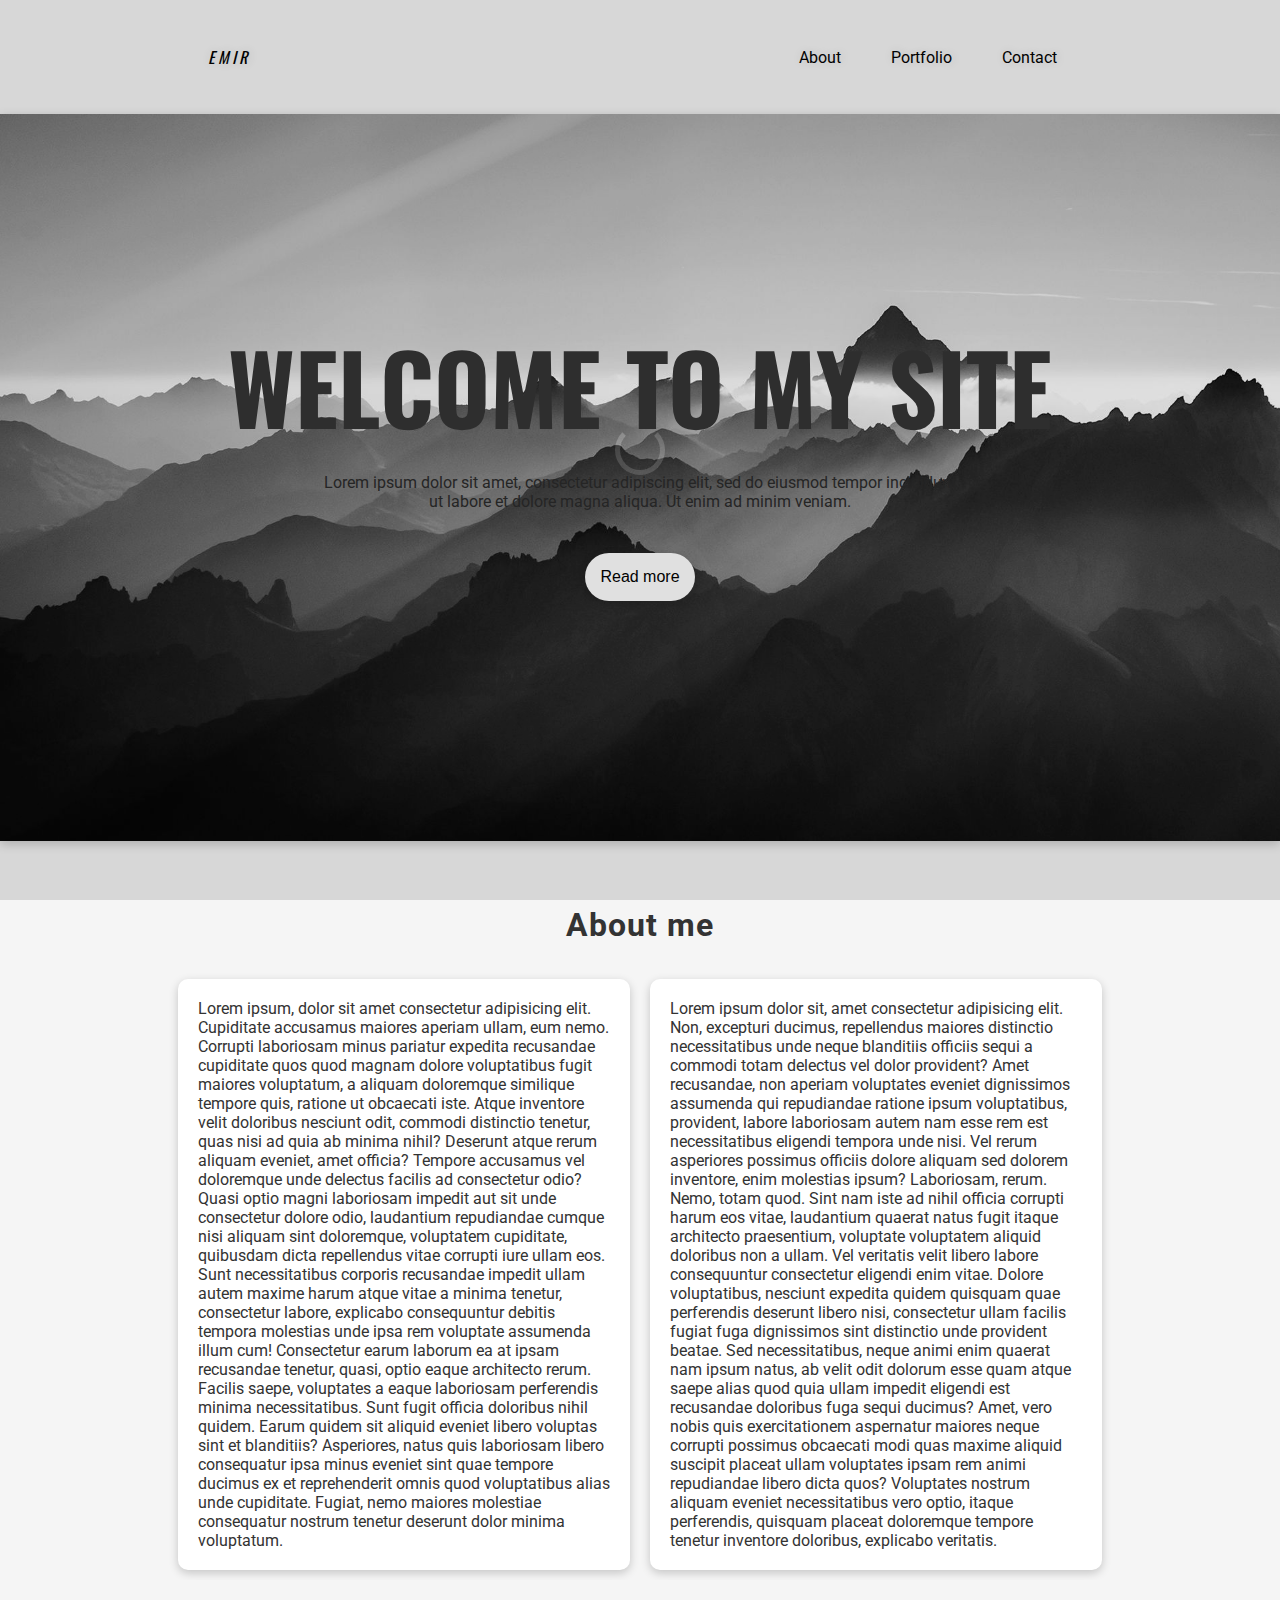
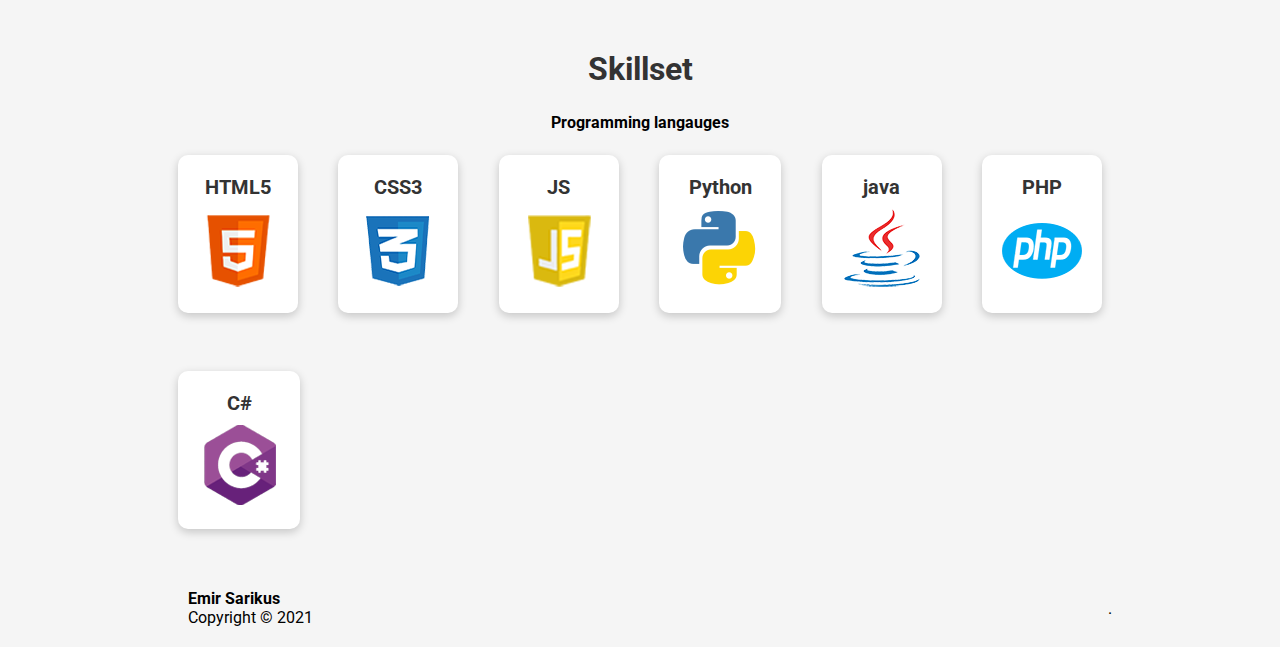
==== commit f65e7d42: "added cool effects" ====
--- a/portfolio/index.html
+++ b/portfolio/index.html
@@ -22,16 +22,22 @@
     src="https://code.jquery.com/jquery-3.4.1.slim.min.js"
     integrity="sha256-pasqAKBDmFT4eHoN2ndd6lN370kFiGUFyTiUHWhU7k8="
     crossorigin="anonymous"></script>
+    <script src="https://cdnjs.cloudflare.com/ajax/libs/jquery/3.5.0/jquery.min.js"></script>
     <title>Portfolio Emir</title>
   </head>
   <body>
+    
+    <!--navbar-->
 
-    <!--navbar-->
+    <div class="loader-container">
+      <div class="loader"></div>
+    </div>
+    
     
     <div class="container">
       <nav>
       <ul class="menu">
-          <li class="logo"><a href="index.html">EMIR</a></li>
+        <li class="logo"><a href="index.html">EMIR</a></li>
           <li class="item"><a href="index.html">About</a></li>
           <li class="item"><a href="portfolio.html">Portfolio</a></li>
           <li class="item"><a href="contact.html">Contact</a></li>
@@ -40,6 +46,7 @@
       </ul>
     </nav>
   </div>
+  
 
   <section class="hero">
     <div class="container row">
@@ -50,11 +57,18 @@
           eiusmod tempor incididunt ut labore et dolore magna aliqua. Ut enim
           ad minim veniam.
         </p>
-        <a href="#" class="btn-hero card-hero">Download my CV</a>
-      </div>
+        <div class="pointing-down">
+          <button class="btn-hero card-hero btn-readmore">Read more</button>
+        <div class="arrow bounce">
+          <a class="fa fa-arrow-down fa-2x" href="#"></a>
+        </div>
+    </div>
+    
 
-    </div>
+
   </section>
+
+  
 
     <!-- About -->
     <section class="about">
@@ -88,7 +102,7 @@
   <div class="container flex">
     <div class="card">
       <h4>HTML5</h4>
-      <img id="imageeid" src="img/logos/html55.png" alt="" />
+      <img src="img/logos/html55.png" alt="" />
     </div>
     <div class="card">
       <h4>CSS3</h4>
@@ -122,23 +136,23 @@
 
   <!--Footer-->
   <footer class="footer">
-    <div class="container grid">
+    <div class="container flex">
       <div class="footer-info">
         <p class="footer-p">Emir Sarikus</p>
         <p>Copyright &copy; 2021</p>
       </div>
       <div class="social">
-        <a href="#"><i class="fab fa-github fa-2x"></i></a>
+        <a href="#"><i class="fab fa-github fa-2x"></i></a>.
         <a href="#"><i class="fab fa-facebook fa-2x"></i></a>
         <a href="#"><i class="fab fa-instagram fa-2x"></i></a>
         <a href="#"><i class="fab fa-twitter fa-2x"></i></a>
       </div>
     </div>
   </footer>
-
-
-
+    
+ 
     <script src="js/main.js"></script>
-    <script src="js/index.js"></script>
+    <script src="js/preloader.js"></script>
+    <script src="js/smoothscroll.js"></script>
   </body>
 </html>
--- a/portfolio/css/style.css
+++ b/portfolio/css/style.css
@@ -20,6 +20,8 @@
 
 ul {
   list-style-type: none;
+  margin: 0;
+  padding: 0;
 }
 
 a {
@@ -40,7 +42,7 @@
 
 /* new navbar */
 nav {
-  padding: 5px 20px;
+  padding: 30px 30px;
   color: #333;
   text-decoration: none;
 }
@@ -54,7 +56,7 @@
   white-space: nowrap;
 }
 
-.item a {
+/*.item a {
   position: relative;
   text-decoration: none;
   color: black;
@@ -82,10 +84,8 @@
 }
 .item a:hover::after {
   width: 100%;
-}
-.menu .logo {
-  font-size: 2rem;
-}
+}*/
+
 .logo {
   font-family: "Oswald", sans-serif;
   font-style: italic;
@@ -173,6 +173,18 @@
   }
 }
 
+/*navbar removed effects when toggled */
+@media (max-width: 768px) {
+  .item a {
+    color: #333;
+  }
+
+  .item a:hover {
+    color: rgb(87, 87, 87);
+    transition: 0.3 ease-in;
+  }
+}
+
 /* Desktop menu */
 @media all and (min-width: 768px) {
   .item {
@@ -190,6 +202,36 @@
   }
   .menu li {
     padding: 15px 10px;
+  }
+
+  .item a {
+    position: relative;
+    text-decoration: none;
+    color: black;
+    padding: 10px;
+    margin: 0 5px;
+    top: 0;
+    transition: top ease-in-out 0.1s;
+    text-shadow: rgb(214, 214, 214) 1px 0 10px;
+  }
+
+  .item a:after {
+    content: "";
+    position: absolute;
+    background-color: rgba(0, 0, 0);
+    height: 3px;
+    width: 0;
+    left: 0;
+    bottom: -10px;
+    transition: 0.2s;
+  }
+  .item a:hover {
+    color: rgb(87, 87, 87);
+    transition: 0.3 ease-in;
+    top: -2px;
+  }
+  .item a:hover::after {
+    width: 100%;
   }
 }
 
@@ -248,6 +290,36 @@
   color: rgb(41, 41, 41);
 }
 
+.arrow {
+  text-align: center;
+  margin-top: 30px;
+}
+.bounce {
+  -moz-animation: bounce 2s infinite;
+  -webkit-animation: bounce 2s infinite;
+  animation: bounce 2s infinite;
+}
+
+.fa-arrow-down {
+  color: white;
+}
+
+@keyframes bounce {
+  0%,
+  20%,
+  50%,
+  80%,
+  100% {
+    transform: translateY(0);
+  }
+  40% {
+    transform: translateY(-30px);
+  }
+  60% {
+    transform: translateY(-15px);
+  }
+}
+
 @media (min-wdith: 800px) {
   .hero-text {
     width: 62%;
@@ -261,7 +333,7 @@
 /* About */
 
 .about {
-  margin-top: 40px;
+  margin-top: 60px;
 }
 
 .column-one {
@@ -284,7 +356,7 @@
 /* skillset */
 
 .skillset {
-  margin-top: 20px;
+  margin-top: 60px;
 }
 .skillset .flex {
   flex-wrap: wrap;
@@ -310,19 +382,19 @@
   transform: translateY(-15px);
 }
 
-/*contact form */
-
-.contact-box {
+.contact-box-card {
   margin: 0 auto;
   max-width: 500px;
   justify-content: center;
   align-items: center;
   text-align: center;
-  background-color: #fff;
-}
-
-.contact-box-container {
-  margin: 0 auto;
+  background-color: red;
+  color: #333;
+  border-radius: 10px;
+  box-shadow: 0 3px 10px rgba(0, 0, 0, 0.2);
+  padding: 20px;
+  margin: 10px;
+  animation: slideInFromRight 1s ease-in;
 }
 
 .contact-h2 {
@@ -383,18 +455,21 @@
   background-color: #fff;
   cursor: pointer;
 }
+*/
 
 /*footer*/
 
 .footer {
   margin: 0 10px;
-  grid-template-columns: repeat(3, 1fr);
-  padding: 50px;
   color: black;
 }
 
 .footer-p {
   font-weight: bold;
+}
+
+.footer-info {
+  padding: 20px;
 }
 
 /* utils */
@@ -473,6 +548,12 @@
 
 i {
   color: rgb(0, 0, 0);
+  transition: transform 0.2s ease-in;
+}
+
+.fab:hover {
+  color: rgb(39, 39, 39);
+  transform: translateY(-2px);
 }
 
 .big {
@@ -491,3 +572,41 @@
     text-align: center;
   }
 }
+
+/*pre loader*/
+
+.loader-container {
+  width: 100%;
+  height: 100vh;
+  background-color: #111;
+  position: fixed;
+  display: flex;
+  align-items: center;
+  justify-content: center;
+  z-index: 1000000;
+}
+
+.loader {
+  width: 50px;
+  height: 50px;
+  border: 5px solid;
+  color: #ffffff;
+  border-radius: 50%;
+  border-top-color: transparent;
+  animation: loader 1.2s linear infinite;
+}
+
+@keyframes loader {
+  to {
+    transform: rotate(360deg);
+  }
+}
+
+@keyframes slideInFromBottom {
+  0% {
+    transform: translateY(100%);
+  }
+  100% {
+    transform: translateX(0);
+  }
+}
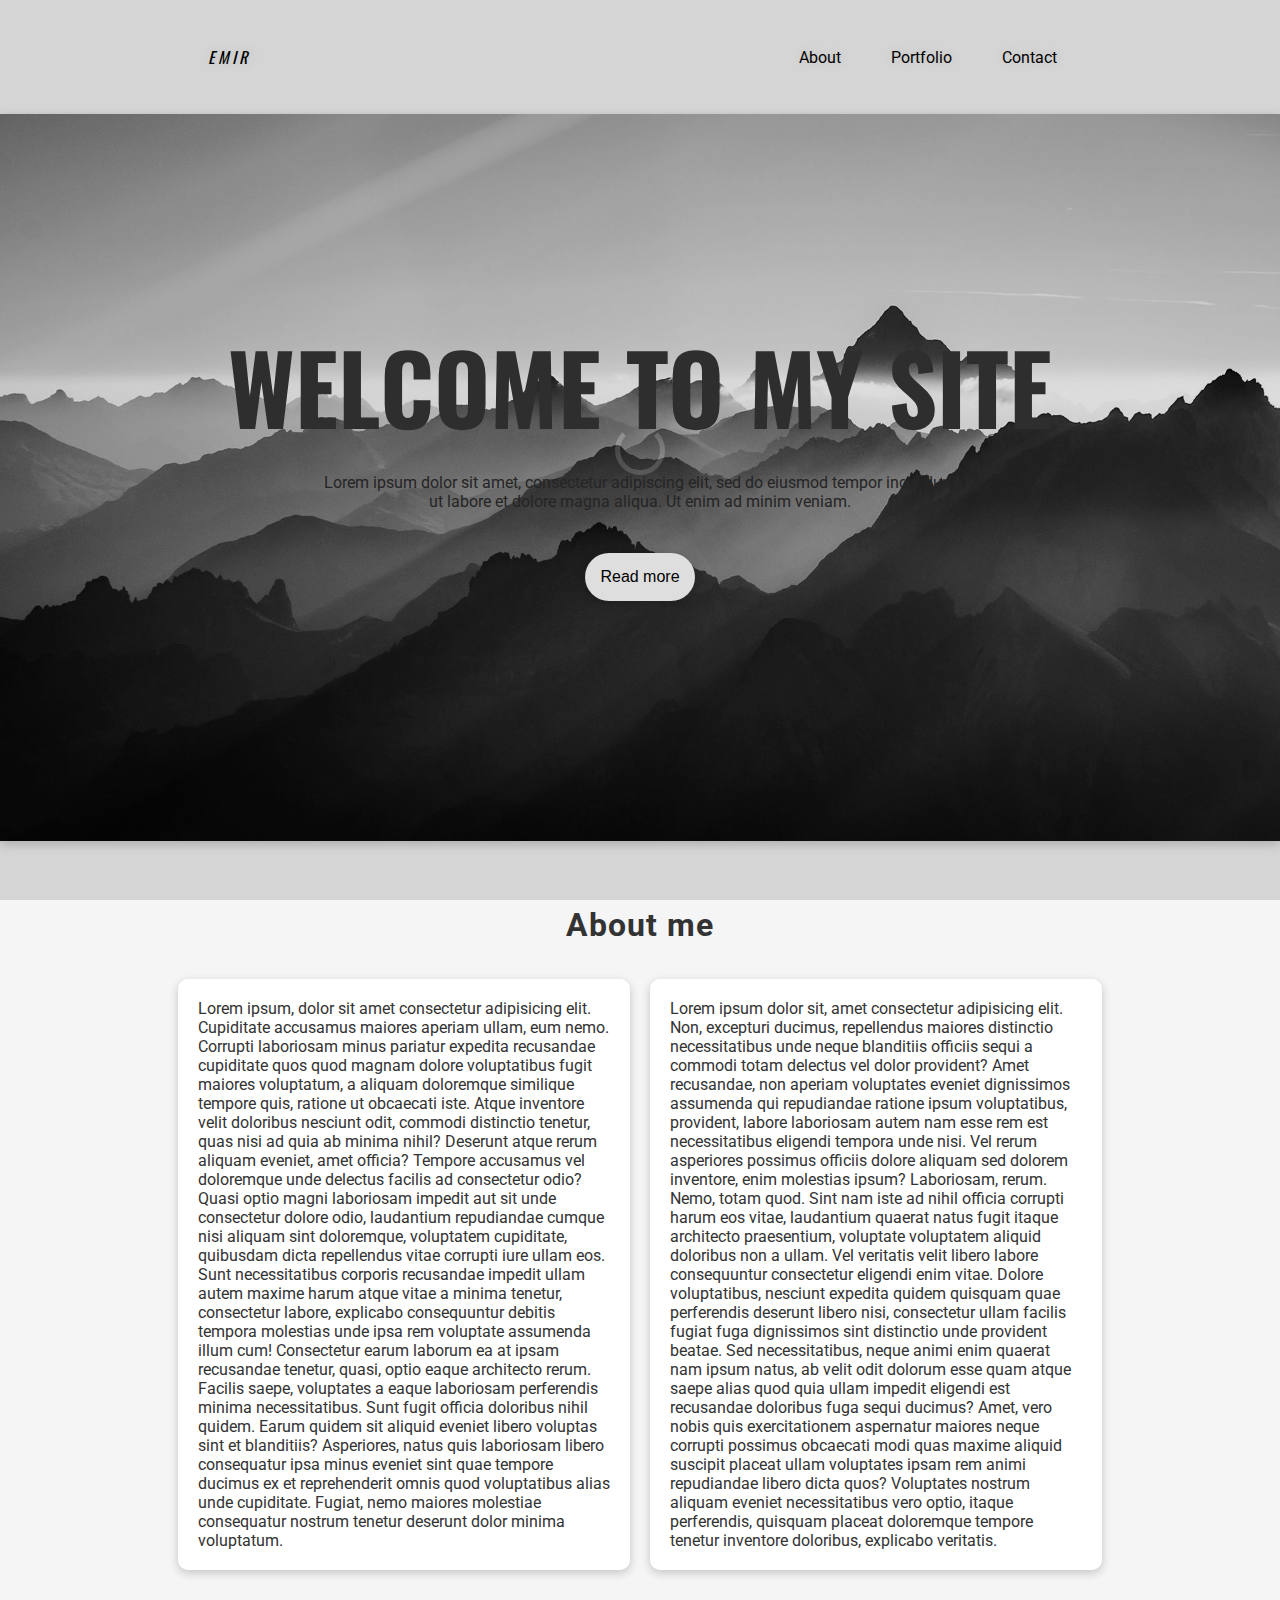
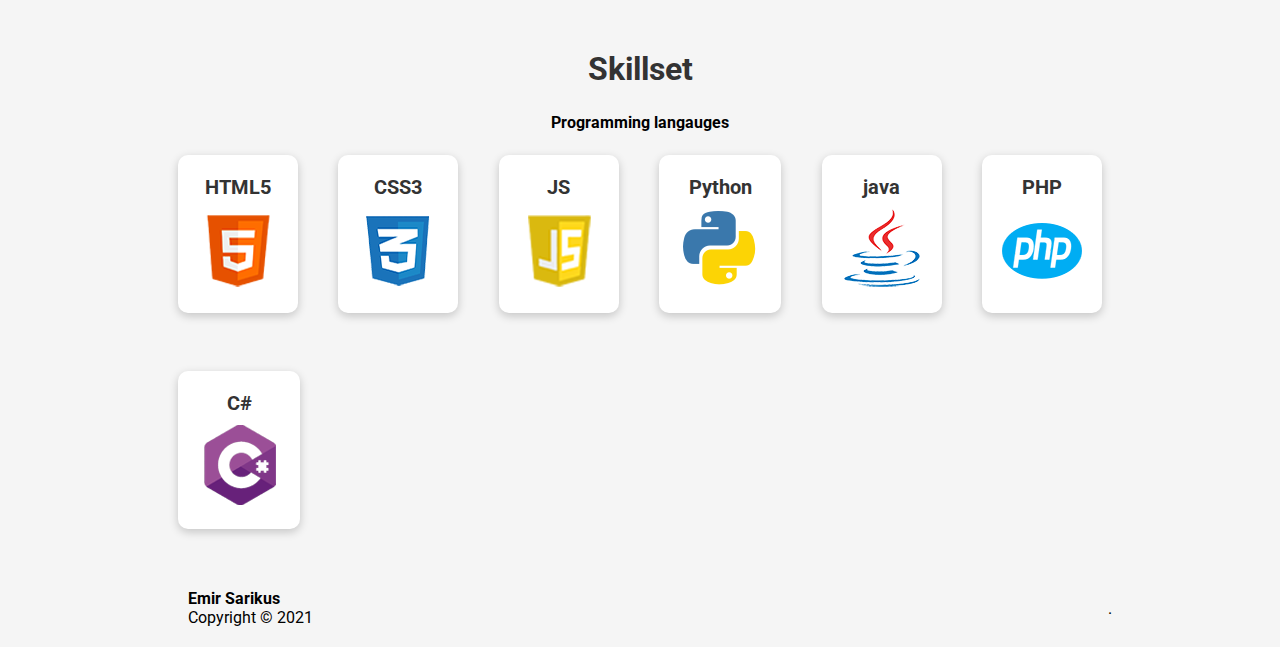
==== commit eb6cde40: "added new animations" ====
--- a/portfolio/index.html
+++ b/portfolio/index.html
@@ -52,7 +52,7 @@
     <div class="container row">
       <div class="hero-text">
         <h1 class="hero-h1">WELCOME TO MY SITE</h1>
-        <p>
+        <p class="hero-paragraph">
           Lorem ipsum dolor sit amet, consectetur adipiscing elit, sed do
           eiusmod tempor incididunt ut labore et dolore magna aliqua. Ut enim
           ad minim veniam.
--- a/portfolio/css/style.css
+++ b/portfolio/css/style.css
@@ -249,6 +249,7 @@
 .hero-text {
   margin: 0 auto;
   text-align: center;
+  overflow: hidden;
 }
 
 .hero-h1 {
@@ -256,6 +257,29 @@
   color: #333;
   font-family: "Oswald", sans-serif;
   font-size: 6rem;
+  animation: slideInFromLeft 1s ease-in;
+}
+
+@keyframes slideInFromLeft {
+  0% {
+    transform: translateX(-100%);
+  }
+  100% {
+    transform: translateX(0);
+  }
+}
+
+.hero-paragraph {
+  animation: slideInFromRight 1s ease-in;
+}
+
+@keyframes slideInFromRight {
+  0% {
+    transform: translateX(100%);
+  }
+  100% {
+    transform: translateX(0);
+  }
 }
 
 .btn-hero {
@@ -394,7 +418,6 @@
   box-shadow: 0 3px 10px rgba(0, 0, 0, 0.2);
   padding: 20px;
   margin: 10px;
-  animation: slideInFromRight 1s ease-in;
 }
 
 .contact-h2 {
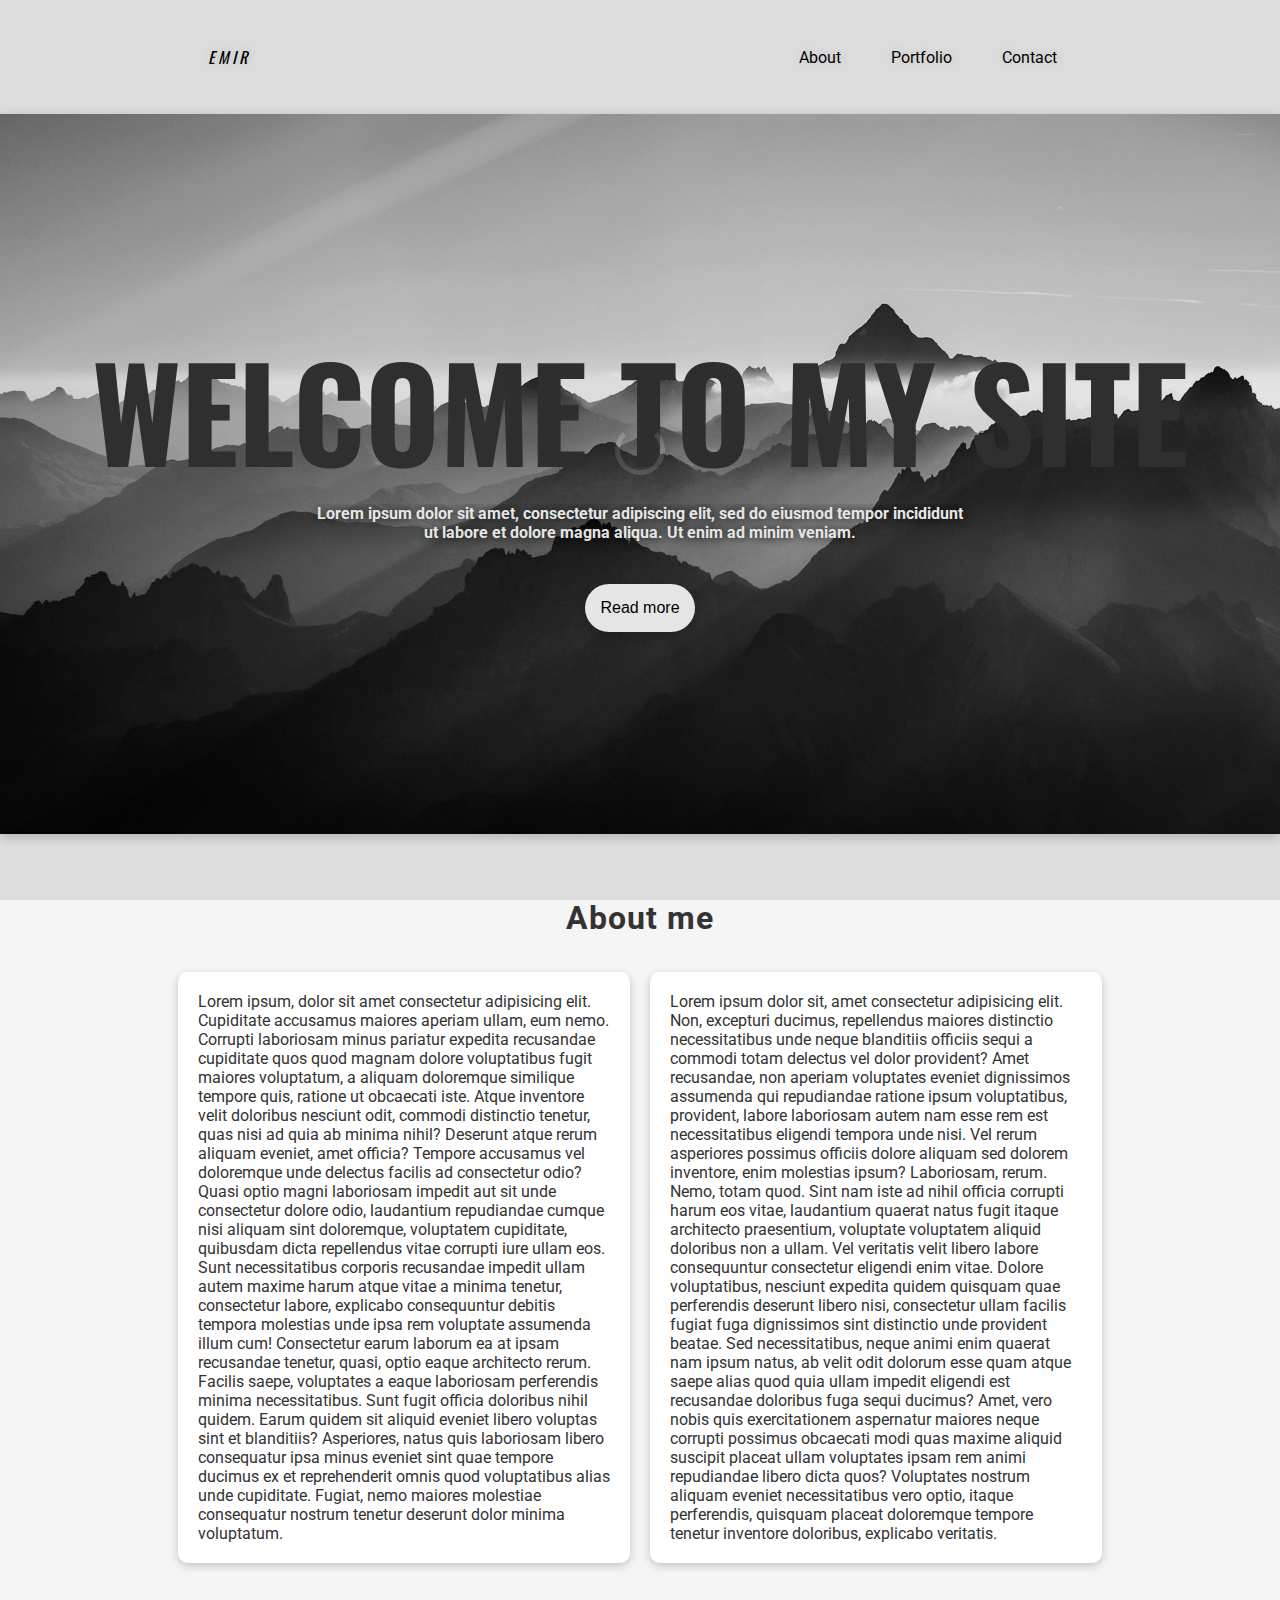
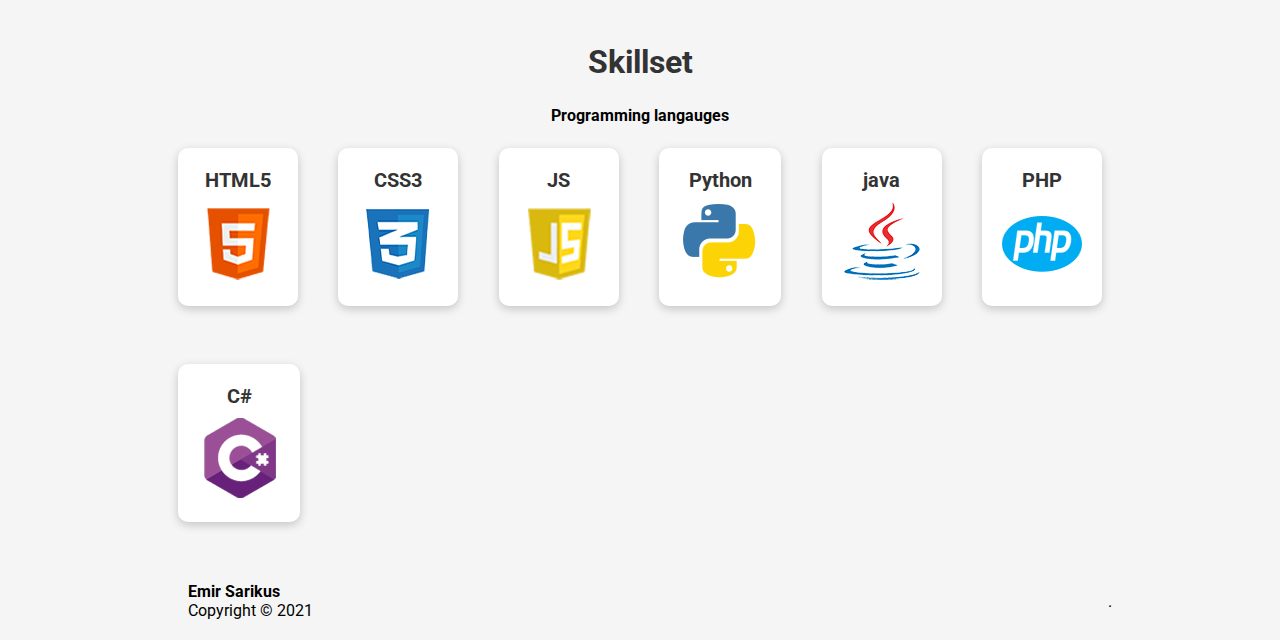
==== commit 3f749a75: "made header responsive and fixed minor issues" ====
--- a/portfolio/index.html
+++ b/portfolio/index.html
@@ -50,8 +50,8 @@
 
   <section class="hero">
     <div class="container row">
+      <h1 class="hero-h1">WELCOME TO MY SITE</h1>
       <div class="hero-text">
-        <h1 class="hero-h1">WELCOME TO MY SITE</h1>
         <p class="hero-paragraph">
           Lorem ipsum dolor sit amet, consectetur adipiscing elit, sed do
           eiusmod tempor incididunt ut labore et dolore magna aliqua. Ut enim
@@ -59,13 +59,12 @@
         </p>
         <div class="pointing-down">
           <button class="btn-hero card-hero btn-readmore">Read more</button>
-        <div class="arrow bounce">
-          <a class="fa fa-arrow-down fa-2x" href="#"></a>
+          <div class="arrow bounce">
+            <a class="fa fa-arrow-down fa-2x" href="#"></a>
+          </div>
         </div>
+      </div>
     </div>
-    
-
-
   </section>
 
   
--- a/portfolio/css/style.css
+++ b/portfolio/css/style.css
@@ -55,36 +55,6 @@
   padding: 15px 5px;
   white-space: nowrap;
 }
-
-/*.item a {
-  position: relative;
-  text-decoration: none;
-  color: black;
-  padding: 10px;
-  margin: 0 5px;
-  top: 0;
-  transition: top ease-in-out 0.1s;
-  text-shadow: rgb(214, 214, 214) 1px 0 10px;
-}
-
-.item a:after {
-  content: "";
-  position: absolute;
-  background-color: rgba(0, 0, 0);
-  height: 3px;
-  width: 0;
-  left: 0;
-  bottom: -10px;
-  transition: 0.2s;
-}
-.item a:hover {
-  color: rgb(87, 87, 87);
-  transition: 0.3 ease-in;
-  top: -2px;
-}
-.item a:hover::after {
-  width: 100%;
-}*/
 
 .logo {
   font-family: "Oswald", sans-serif;
@@ -244,6 +214,7 @@
   background-image: url(mountain2.jpg);
   background-size: cover;
   background-repeat: no-repeat;
+  height: 80vh;
 }
 
 .hero-text {
@@ -256,30 +227,13 @@
   margin-bottom: 1rem;
   color: #333;
   font-family: "Oswald", sans-serif;
-  font-size: 6rem;
+  font-size: 8rem;
   animation: slideInFromLeft 1s ease-in;
-}
-
-@keyframes slideInFromLeft {
-  0% {
-    transform: translateX(-100%);
-  }
-  100% {
-    transform: translateX(0);
-  }
+  margin: 0 auto;
 }
 
 .hero-paragraph {
   animation: slideInFromRight 1s ease-in;
-}
-
-@keyframes slideInFromRight {
-  0% {
-    transform: translateX(100%);
-  }
-  100% {
-    transform: translateX(0);
-  }
 }
 
 .btn-hero {
@@ -311,14 +265,22 @@
   margin: 0 auto;
   margin-bottom: 2rem;
   max-width: 60%;
-  color: rgb(41, 41, 41);
+  color: rgb(255, 255, 255);
+  font-weight: bolder;
+  text-shadow: rgb(0, 0, 0) 1px 0 10px;
 }
 
 .arrow {
   text-align: center;
+  margin: 0 auto;
+}
+
+.pointing-down {
+  margin: 0 auto;
+  text-align: center;
+}
+.bounce {
   margin-top: 30px;
-}
-.bounce {
   -moz-animation: bounce 2s infinite;
   -webkit-animation: bounce 2s infinite;
   animation: bounce 2s infinite;
@@ -328,24 +290,18 @@
   color: white;
 }
 
-@keyframes bounce {
-  0%,
-  20%,
-  50%,
-  80%,
-  100% {
-    transform: translateY(0);
-  }
-  40% {
-    transform: translateY(-30px);
-  }
-  60% {
-    transform: translateY(-15px);
-  }
-}
-
-@media (min-wdith: 800px) {
+/* media queries hero */
+@media (max-width: 1160px) {
+  .hero {
+    height: auto;
+  }
   .hero-text {
+    width: 62%;
+    text-align: center;
+  }
+
+  .hero-h1 {
+    text-align: center;
     width: 62%;
   }
 
@@ -619,12 +575,30 @@
   animation: loader 1.2s linear infinite;
 }
 
+/* ANIMATIONS */
+
 @keyframes loader {
   to {
     transform: rotate(360deg);
   }
 }
 
+@keyframes bounce {
+  0%,
+  20%,
+  50%,
+  80%,
+  100% {
+    transform: translateY(0);
+  }
+  40% {
+    transform: translateY(-30px);
+  }
+  60% {
+    transform: translateY(-15px);
+  }
+}
+
 @keyframes slideInFromBottom {
   0% {
     transform: translateY(100%);
@@ -633,3 +607,21 @@
     transform: translateX(0);
   }
 }
+
+@keyframes slideInFromRight {
+  0% {
+    transform: translateX(100%);
+  }
+  100% {
+    transform: translateX(0);
+  }
+}
+
+@keyframes slideInFromLeft {
+  0% {
+    transform: translateX(-100%);
+  }
+  100% {
+    transform: translateX(0);
+  }
+}
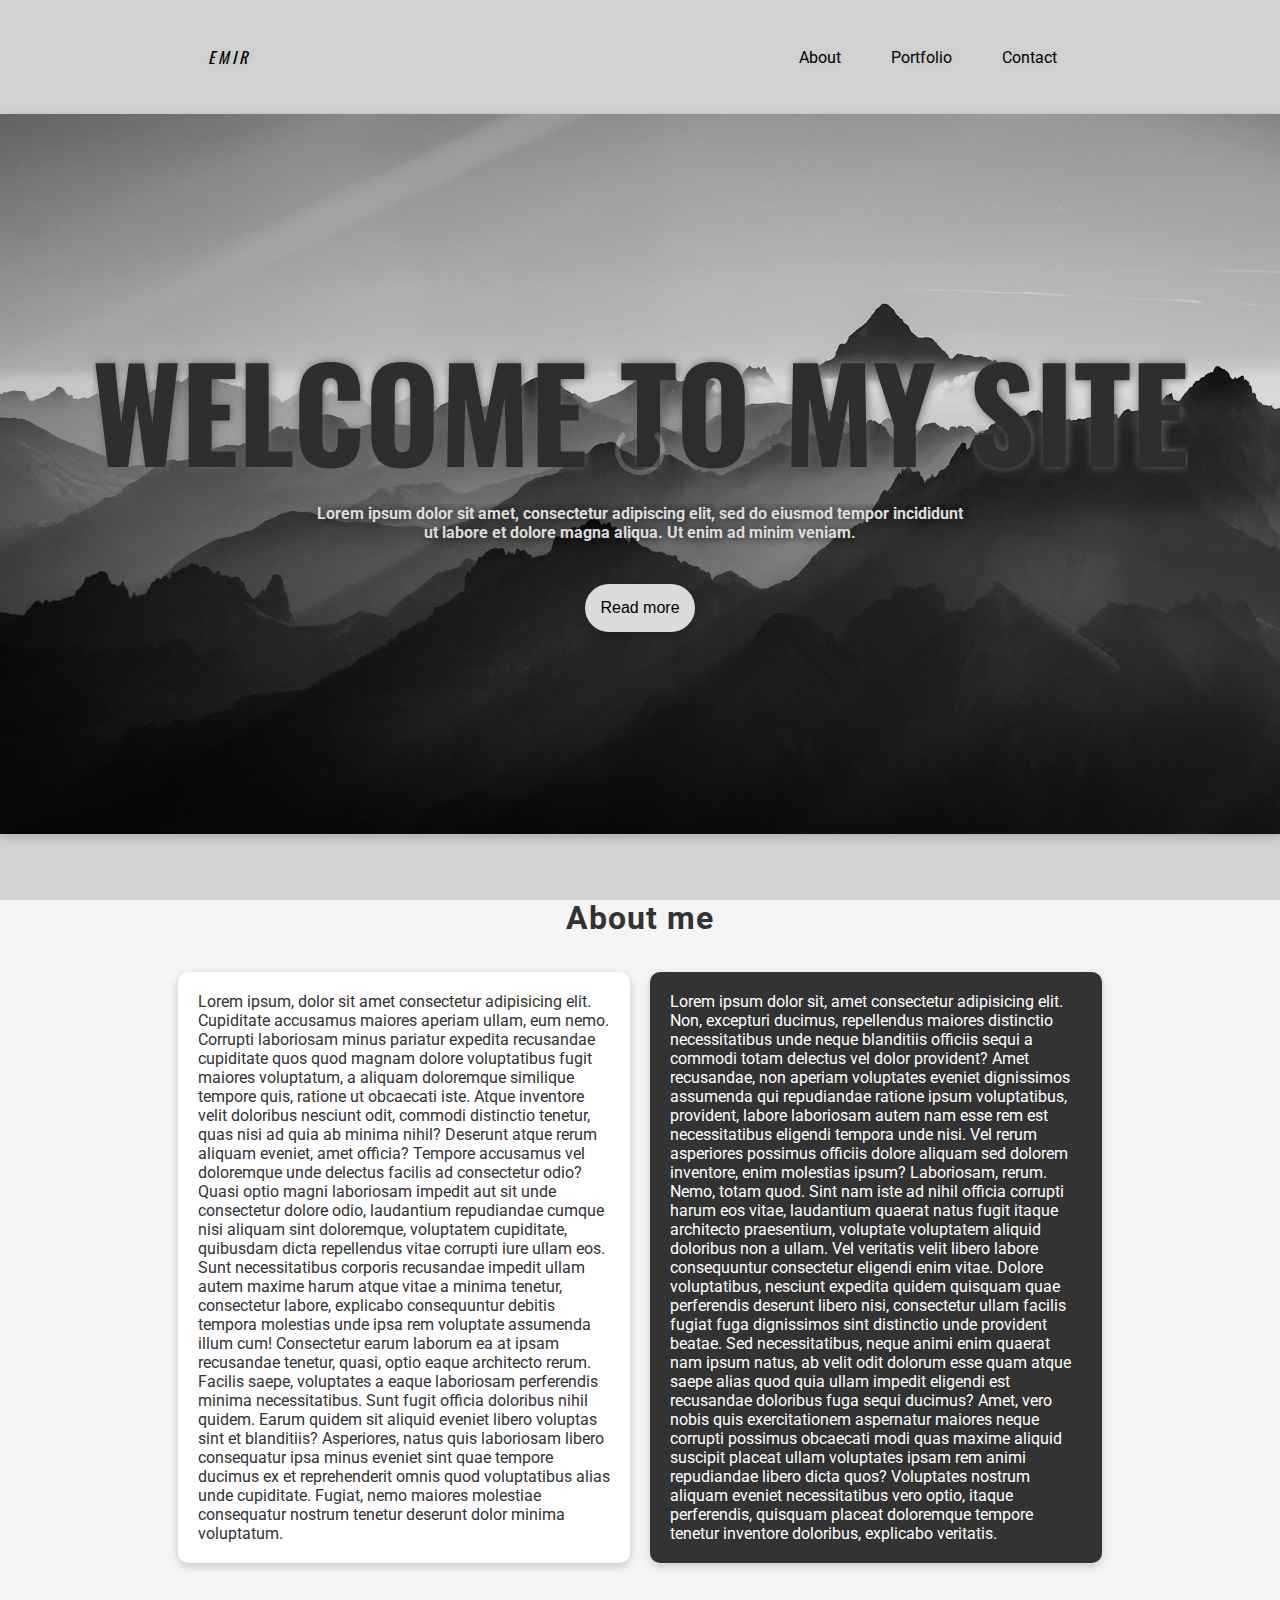
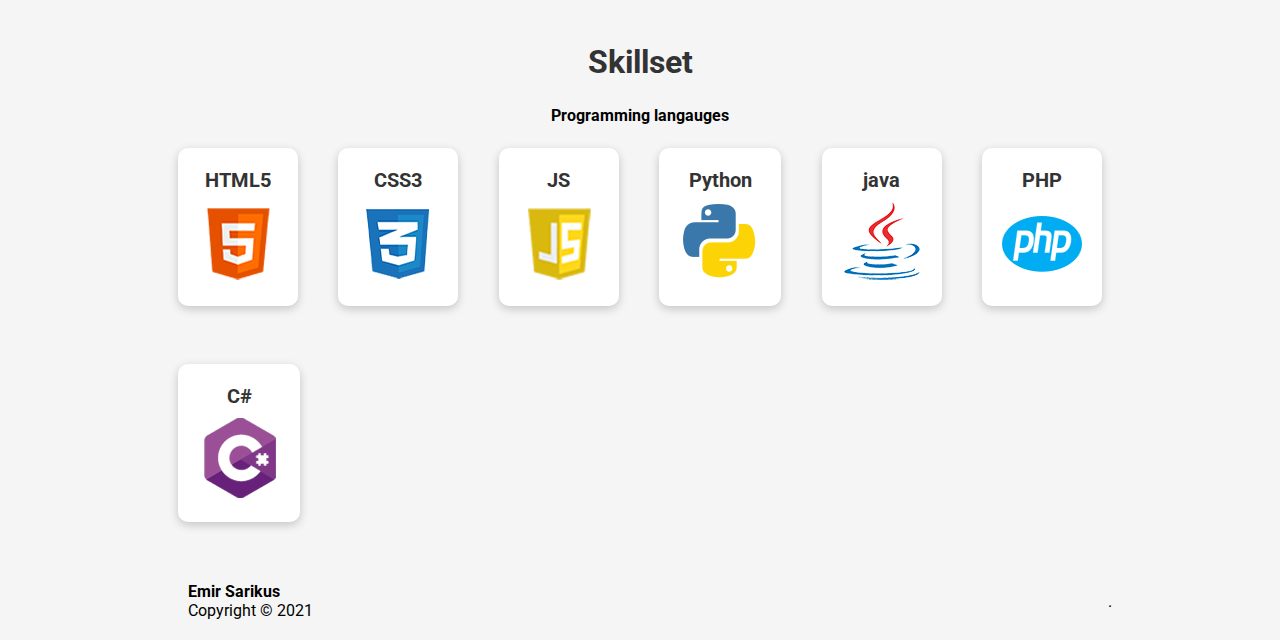
==== commit 44b63e75: "made header look a little bit cleaner" ====
--- a/portfolio/index.html
+++ b/portfolio/index.html
@@ -57,12 +57,18 @@
           eiusmod tempor incididunt ut labore et dolore magna aliqua. Ut enim
           ad minim veniam.
         </p>
-        <div class="pointing-down">
+        <button class="btn-hero card-hero btn-readmore">Read more</button>
+        <div class="con">
+          <div class="chevron"></div>
+          <div class="chevron"></div>
+          <div class="chevron"></div>
+        </div>
+        <!--<div class="pointing-down">
           <button class="btn-hero card-hero btn-readmore">Read more</button>
           <div class="arrow bounce">
             <a class="fa fa-arrow-down fa-2x" href="#"></a>
           </div>
-        </div>
+        </div>-->
       </div>
     </div>
   </section>
@@ -75,14 +81,14 @@
         <div class="about-h1 text-center ls">About me</div>
         <div class="row">
           <div class="column">
-            <div class="column-one card"> 
+            <div class="column-one-card"> 
         <p>
           Lorem ipsum, dolor sit amet consectetur adipisicing elit. Cupiditate accusamus maiores aperiam ullam, eum nemo. Corrupti laboriosam minus pariatur expedita recusandae cupiditate quos quod magnam dolore voluptatibus fugit maiores voluptatum, a aliquam doloremque similique tempore quis, ratione ut obcaecati iste. Atque inventore velit doloribus nesciunt odit, commodi distinctio tenetur, quas nisi ad quia ab minima nihil? Deserunt atque rerum aliquam eveniet, amet officia? Tempore accusamus vel doloremque unde delectus facilis ad consectetur odio? Quasi optio magni laboriosam impedit aut sit unde consectetur dolore odio, laudantium repudiandae cumque nisi aliquam sint doloremque, voluptatem cupiditate, quibusdam dicta repellendus vitae corrupti iure ullam eos. Sunt necessitatibus corporis recusandae impedit ullam autem maxime harum atque vitae a minima tenetur, consectetur labore, explicabo consequuntur debitis tempora molestias unde ipsa rem voluptate assumenda illum cum! Consectetur earum laborum ea at ipsam recusandae tenetur, quasi, optio eaque architecto rerum. Facilis saepe, voluptates a eaque laboriosam perferendis minima necessitatibus. Sunt fugit officia doloribus nihil quidem. Earum quidem sit aliquid eveniet libero voluptas sint et blanditiis? Asperiores, natus quis laboriosam libero consequatur ipsa minus eveniet sint quae tempore ducimus ex et reprehenderit omnis quod voluptatibus alias unde cupiditate. Fugiat, nemo maiores molestiae consequatur nostrum tenetur deserunt dolor minima voluptatum.
         </p>
         </div>
       </div>
           <div class="column">
-            <div class="column-two card">
+            <div class="column-two-card">
         <p>
           Lorem ipsum dolor sit, amet consectetur adipisicing elit. Non, excepturi ducimus, repellendus maiores distinctio necessitatibus unde neque blanditiis officiis sequi a commodi totam delectus vel dolor provident? Amet recusandae, non aperiam voluptates eveniet dignissimos assumenda qui repudiandae ratione ipsum voluptatibus, provident, labore laboriosam autem nam esse rem est necessitatibus eligendi tempora unde nisi. Vel rerum asperiores possimus officiis dolore aliquam sed dolorem inventore, enim molestias ipsum? Laboriosam, rerum. Nemo, totam quod. Sint nam iste ad nihil officia corrupti harum eos vitae, laudantium quaerat natus fugit itaque architecto praesentium, voluptate voluptatem aliquid doloribus non a ullam. Vel veritatis velit libero labore consequuntur consectetur eligendi enim vitae. Dolore voluptatibus, nesciunt expedita quidem quisquam quae perferendis deserunt libero nisi, consectetur ullam facilis fugiat fuga dignissimos sint distinctio unde provident beatae. Sed necessitatibus, neque animi enim quaerat nam ipsum natus, ab velit odit dolorum esse quam atque saepe alias quod quia ullam impedit eligendi est recusandae doloribus fuga sequi ducimus? Amet, vero nobis quis exercitationem aspernatur maiores neque corrupti possimus obcaecati modi quas maxime aliquid suscipit placeat ullam voluptates ipsam rem animi repudiandae libero dicta quos? Voluptates nostrum aliquam eveniet necessitatibus vero optio, itaque perferendis, quisquam placeat doloremque tempore tenetur inventore doloribus, explicabo veritatis.
         </p>
--- a/portfolio/css/style.css
+++ b/portfolio/css/style.css
@@ -224,16 +224,28 @@
 }
 
 .hero-h1 {
+  max-width: 1100px;
+  overflow: hidden;
   margin-bottom: 1rem;
   color: #333;
   font-family: "Oswald", sans-serif;
   font-size: 8rem;
   animation: slideInFromLeft 1s ease-in;
   margin: 0 auto;
+  text-shadow: rgb(119, 119, 119) 1px 0 10px;
 }
 
 .hero-paragraph {
   animation: slideInFromRight 1s ease-in;
+}
+
+.hero p {
+  margin: 0 auto;
+  margin-bottom: 2rem;
+  max-width: 60%;
+  color: rgb(255, 255, 255);
+  font-weight: bolder;
+  text-shadow: rgb(0, 0, 0) 1px 0 10px;
 }
 
 .btn-hero {
@@ -261,15 +273,6 @@
   background-color: #f3f3f3;
 }
 
-.hero p {
-  margin: 0 auto;
-  margin-bottom: 2rem;
-  max-width: 60%;
-  color: rgb(255, 255, 255);
-  font-weight: bolder;
-  text-shadow: rgb(0, 0, 0) 1px 0 10px;
-}
-
 .arrow {
   text-align: center;
   margin: 0 auto;
@@ -291,6 +294,12 @@
 }
 
 /* media queries hero */
+
+@media (max-width: 870px) {
+  .hero-h1 {
+    font-size: 4rem;
+  }
+}
 @media (max-width: 1160px) {
   .hero {
     height: auto;
@@ -314,6 +323,7 @@
 
 .about {
   margin-top: 60px;
+  height: 100%;
 }
 
 .column-one {
@@ -321,9 +331,27 @@
   color: rgb(104, 103, 103);
 }
 
+.column-one-card {
+  background-color: white;
+  color: #333;
+  border-radius: 10px;
+  box-shadow: 0 3px 10px rgba(0, 0, 0, 0.2);
+  padding: 20px;
+  margin: 10px;
+}
+
 .column-two {
   margin: 10px;
   color: rgb(104, 103, 103);
+}
+
+.column-two-card {
+  background-color: #333;
+  color: white;
+  border-radius: 10px;
+  box-shadow: 0 3px 10px rgba(31, 31, 31, 0.2);
+  padding: 20px;
+  margin: 10px;
 }
 
 .about-h1 {
@@ -340,6 +368,7 @@
 }
 .skillset .flex {
   flex-wrap: wrap;
+  overflow: hidden;
 }
 
 .skillset .card {
@@ -361,6 +390,73 @@
 .skillset .card:hover {
   transform: translateY(-15px);
 }
+
+/* drip */
+
+.con {
+  position: relative;
+  width: 24px;
+  height: 200px;
+  margin: 0 auto;
+}
+
+.chevron {
+  position: absolute;
+  width: 28px;
+  height: 8px;
+  opacity: 0;
+  transform: scale3d(0.5, 0.5, 0.5);
+  animation: move 3s ease-out infinite;
+}
+
+.chevron:first-child {
+  animation: move 3s ease-out 1s infinite;
+}
+
+.chevron:nth-child(2) {
+  animation: move 3s ease-out 2s infinite;
+}
+
+.chevron:before,
+.chevron:after {
+  content: " ";
+  position: absolute;
+  top: 0;
+  height: 100%;
+  width: 51%;
+  background: #fff;
+}
+
+.chevron:before {
+  left: 0;
+  transform: skew(0deg, 30deg);
+}
+
+.chevron:after {
+  right: 0;
+  width: 50%;
+  transform: skew(0deg, -30deg);
+}
+
+@keyframes move {
+  25% {
+    opacity: 1;
+  }
+  33% {
+    opacity: 1;
+    transform: translateY(30px);
+  }
+  67% {
+    opacity: 1;
+    transform: translateY(40px);
+  }
+  100% {
+    opacity: 0;
+    transform: translateY(55px) scale3d(0.5, 0.5, 0.5);
+  }
+}
+
+/* Contact */
 
 .contact-box-card {
   margin: 0 auto;
@@ -439,6 +535,7 @@
 /*footer*/
 
 .footer {
+  position: fixed;
   margin: 0 10px;
   color: black;
 }
@@ -518,11 +615,13 @@
 }
 
 .contact-box-card {
+  margin: 0 auto;
   background-color: white;
   color: #333;
   border-radius: 10px;
   box-shadow: 0 3px 10px rgba(0, 0, 0, 0.2);
   padding: 30px;
+  height: auto;
 }
 
 i {
